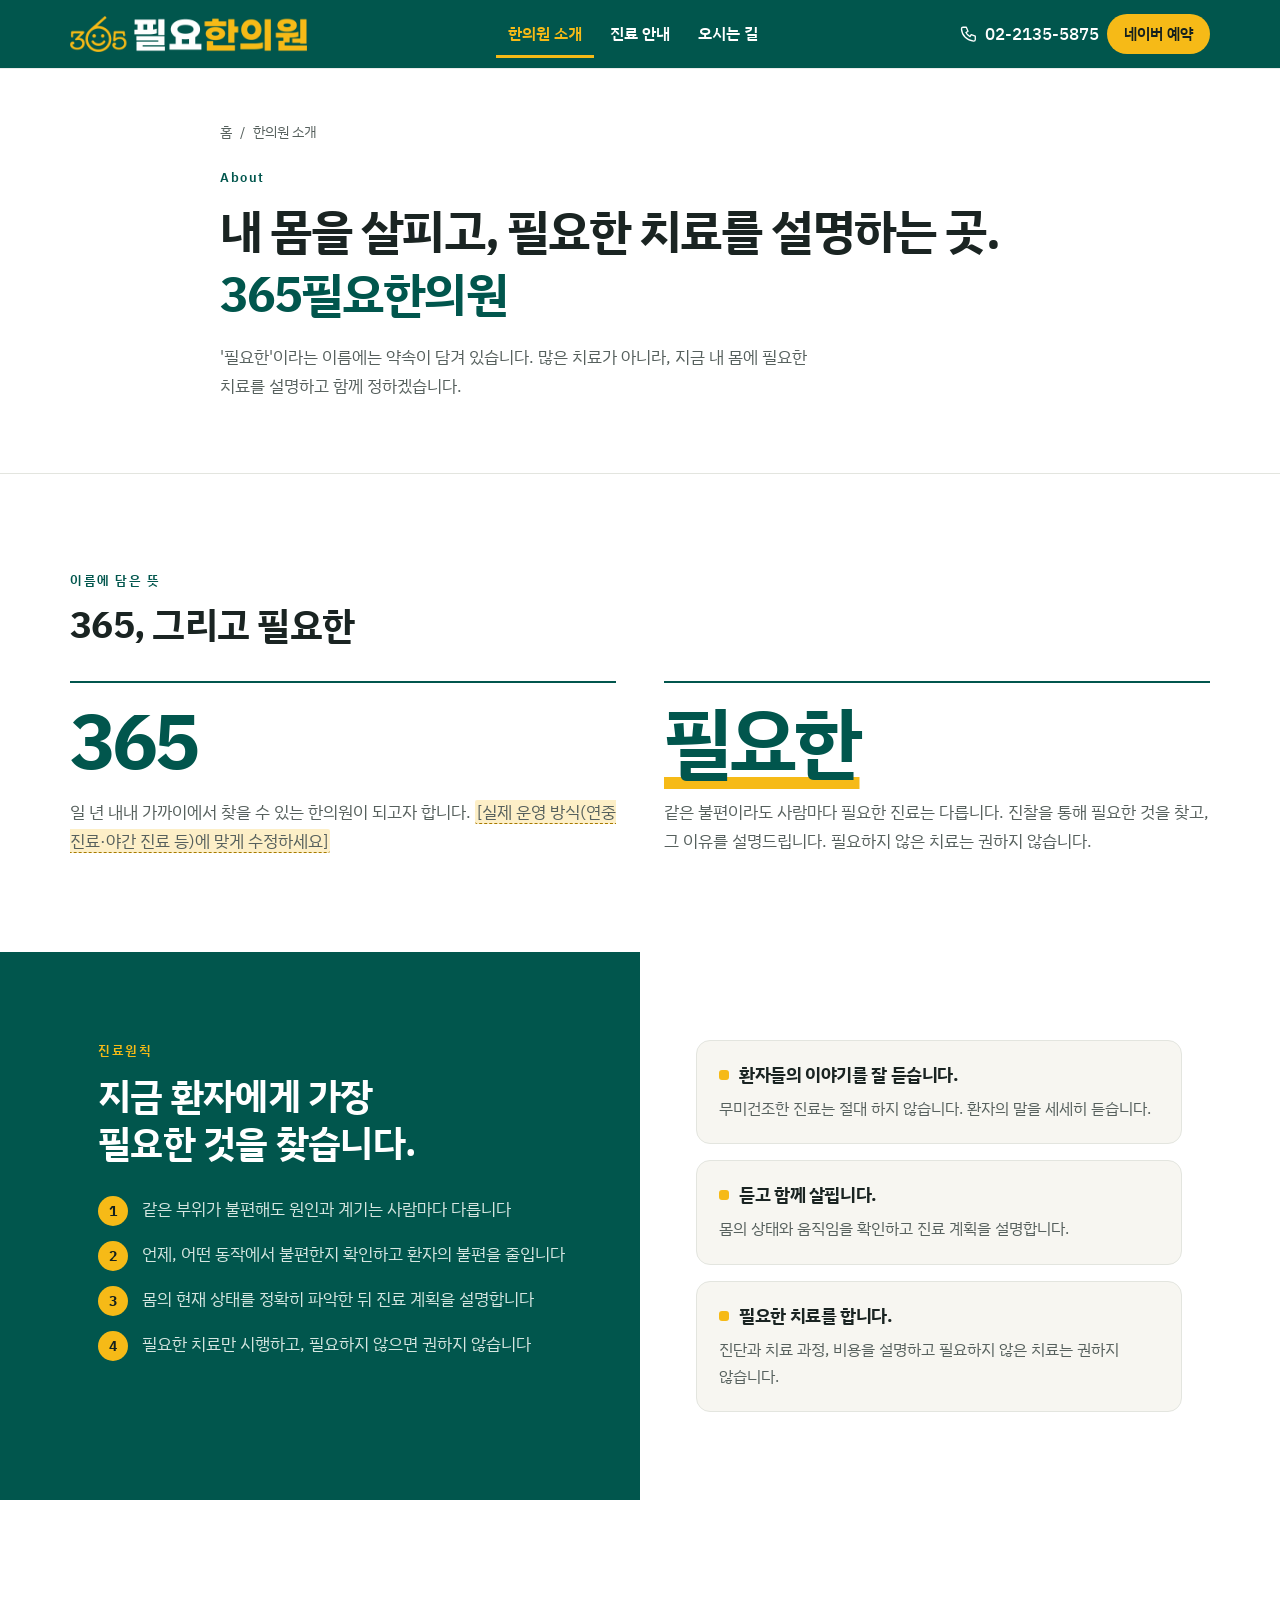
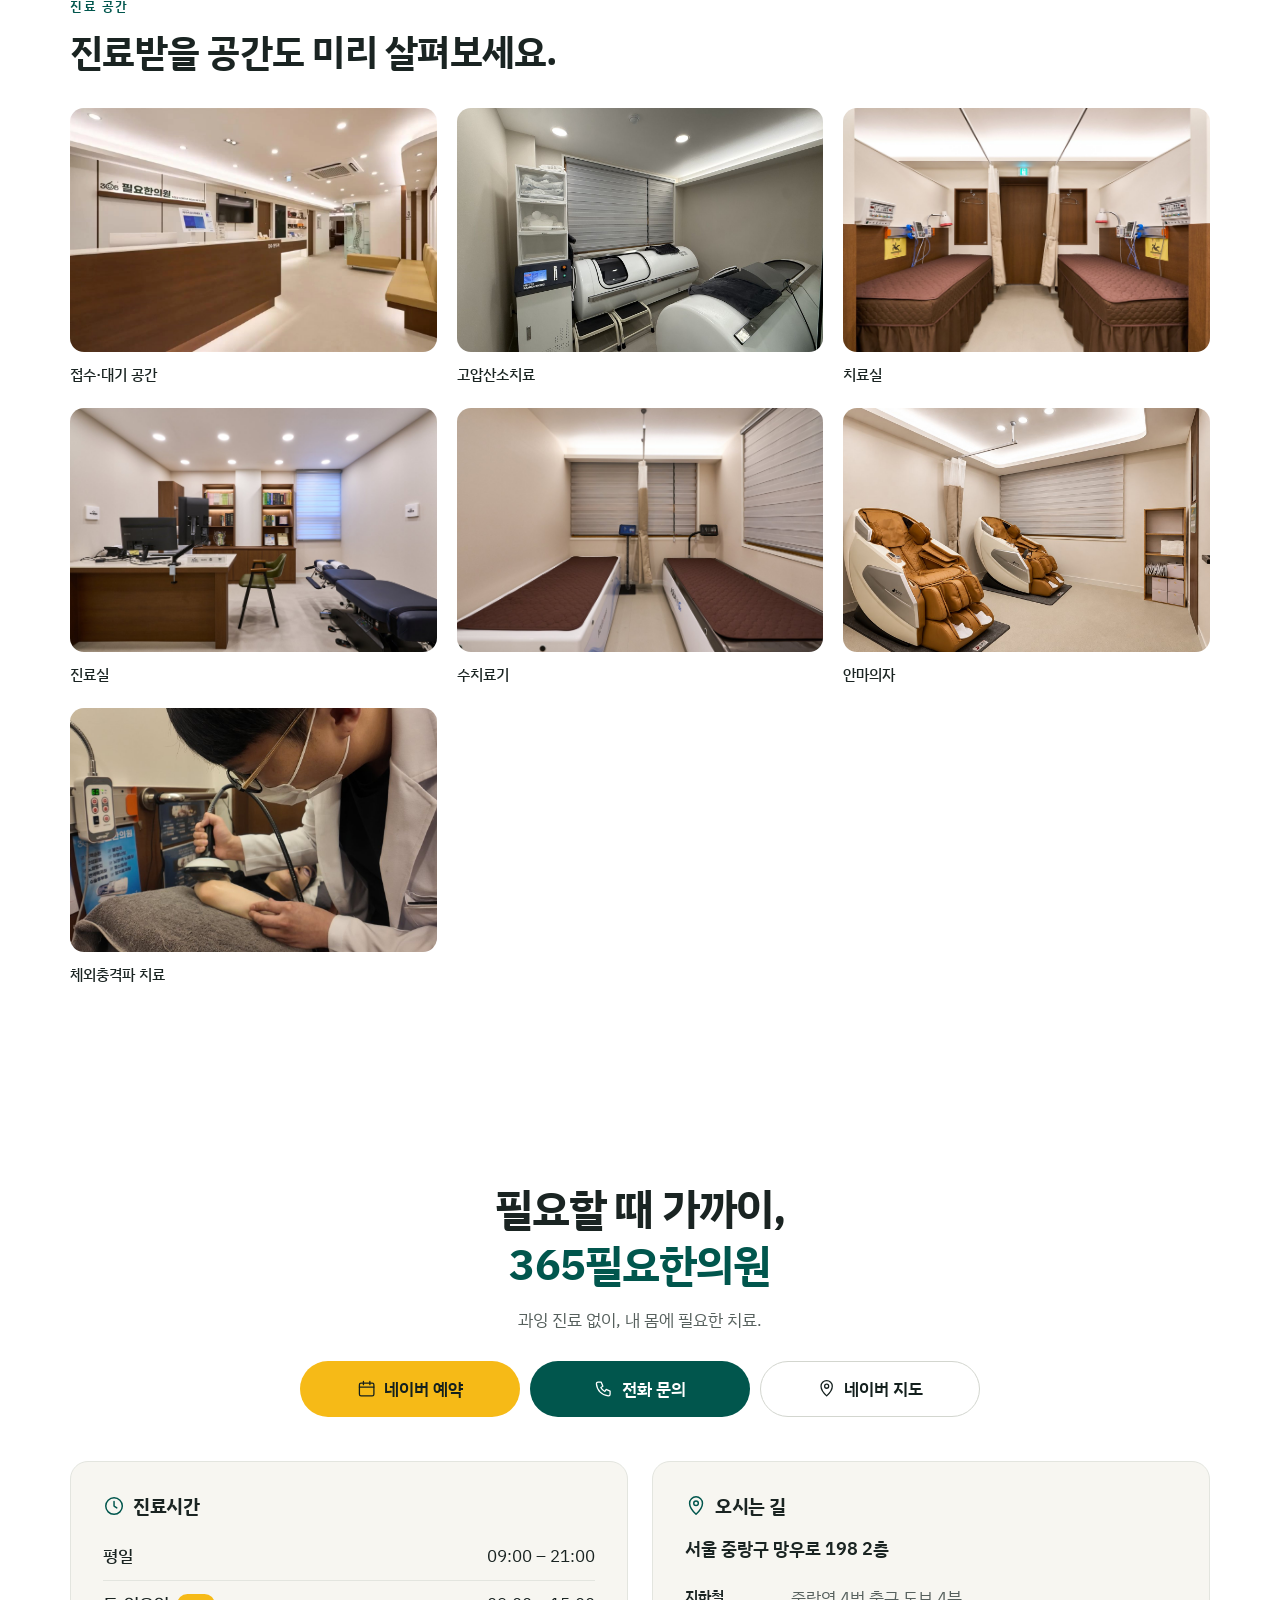
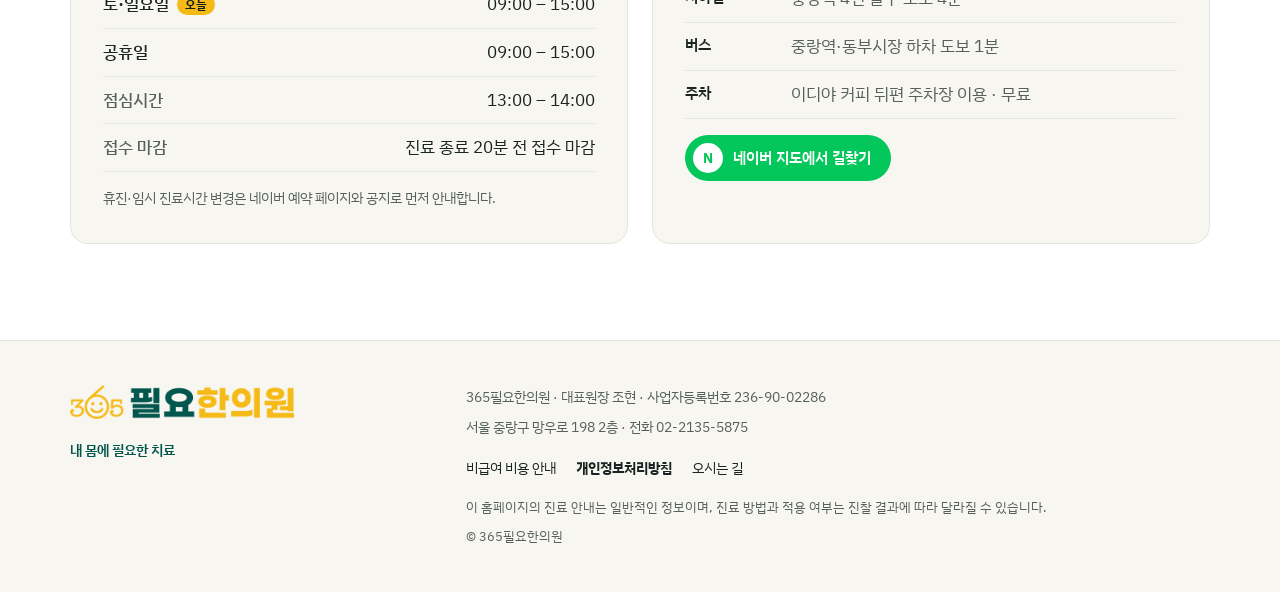
==== about.html @ c827af8c "Add files via upload" ====
<!doctype html>
<html lang="ko">
<head>
<meta charset="utf-8">
<meta name="viewport" content="width=device-width, initial-scale=1, viewport-fit=cover">
<title>한의원 소개 | 365필요한의원</title>
<meta name="description" content="365필요한의원 소개. 잘 듣고, 함께 살피고, 필요한 만큼만 하는 진료원칙과 의료진을 소개합니다.">
<link rel="canonical" href="https://365needhani.github.io/about.html">
<meta property="og:type" content="website">
<meta property="og:site_name" content="365필요한의원">
<meta property="og:title" content="한의원 소개 | 365필요한의원">
<meta property="og:description" content="365필요한의원 소개. 잘 듣고, 함께 살피고, 필요한 만큼만 하는 진료원칙과 의료진을 소개합니다.">
<meta property="og:url" content="https://365needhani.github.io/about.html">
<meta property="og:image" content="https://365needhani.github.io/assets/img/og-image.jpg">
<meta property="og:locale" content="ko_KR">
<meta name="theme-color" content="#01564D">

<link rel="icon" href="assets/img/favicon.png" type="image/png">
<link rel="apple-touch-icon" href="assets/img/apple-touch-icon.png">
<link rel="preconnect" href="https://fonts.googleapis.com">
<link rel="preconnect" href="https://fonts.gstatic.com" crossorigin>
<link rel="stylesheet" href="https://fonts.googleapis.com/css2?family=IBM+Plex+Sans+KR:wght@400;500;600;700&display=swap">
<link rel="stylesheet" href="assets/css/style.css">
<script type="application/ld+json">{"@context":"https://schema.org","@type":"MedicalClinic","name":"365필요한의원","slogan":"내 몸에 필요한 치료","url":"https://365needhani.github.io","telephone":"02-2135-5875","logo":"https://365needhani.github.io/assets/img/logo.png","address":{"@type":"PostalAddress","streetAddress":"서울 중랑구 망우로 198 2층","addressCountry":"KR"},"medicalSpecialty":"Korean medicine","availableService":[{"@type":"MedicalTherapy","name":"교통사고진료"},{"@type":"MedicalTherapy","name":"체형교정추나"},{"@type":"MedicalTherapy","name":"체외충격파치료"},{"@type":"MedicalTherapy","name":"고압산소치료"},{"@type":"MedicalTherapy","name":"통증클리닉"},{"@type":"MedicalTherapy","name":"필요한 다이어트"},{"@type":"MedicalTherapy","name":"필요한 맞춤한약"},{"@type":"MedicalTherapy","name":"여성 클리닉"}]}</script>
</head>
<body>
<a class="skip" href="#main">본문 바로가기</a>

<header class="site-header">
  <div class="wrap header-inner">
    <a class="logo" href="index.html"><img src="assets/img/logo.png" alt="365필요한의원" width="1108" height="168"></a>
    <div class="header-side">
      <a class="header-phone" href="tel:02-2135-5875" data-track="call-header"><svg viewBox="0 0 24 24" fill="none" stroke="currentColor" stroke-width="1.6" stroke-linecap="round" stroke-linejoin="round" aria-hidden="true"><path d="M5 4h4l2 5-2.5 1.5a11 11 0 0 0 5 5L15 13l5 2v4a2 2 0 0 1-2 2A16 16 0 0 1 3 6a2 2 0 0 1 2-2z"/></svg><span>02-2135-5875</span></a>
      <a class="btn btn-yellow btn-sm nav-cta" href="https://naver.me/GXFbSCK0" target="_blank" rel="noopener" data-track="reserve-header">네이버 예약</a>
      <button class="nav-toggle" type="button" aria-expanded="false" aria-controls="site-nav"><span class="sr-only">메뉴 열기</span><span class="bars" aria-hidden="true"></span></button>
    </div>
    <nav id="site-nav" class="site-nav" aria-label="주 메뉴">
      <ul class="nav-list">
        
        <li class="is-active"><a href="about.html" aria-current="page">한의원 소개</a></li>
        <li class="has-sub">
          <a href="index.html#treatments">진료 안내</a>
          <ul class="sub">
            <li><a href="treatment-traffic-accident.html">교통사고진료</a></li><li><a href="treatment-chuna.html">체형교정추나</a></li><li><a href="treatment-eswt.html">체외충격파치료</a></li><li><a href="treatment-hbot.html">고압산소치료</a></li><li><a href="treatment-pain.html">통증클리닉</a></li><li><a href="treatment-diet.html">필요한 다이어트</a></li><li><a href="treatment-herbal.html">필요한 맞춤한약</a></li><li><a href="treatment-women.html">여성 클리닉</a></li>
          </ul>
        </li>
        <li><a href="location.html">오시는 길</a></li>
      </ul>
      <div class="nav-mobile-actions">
        <a class="btn btn-yellow" href="https://naver.me/GXFbSCK0" target="_blank" rel="noopener" data-track="reserve-menu">네이버 예약</a>
        <a class="btn btn-line" href="tel:02-2135-5875" data-track="call-menu">02-2135-5875</a>
      </div>
    </nav>
  </div>
</header>
<main id="main">

<section class="page-hero">
  <div class="wrap narrow">
    <nav class="crumbs" aria-label="현재 위치"><a href="index.html">홈</a><span aria-hidden="true">/</span><span>한의원 소개</span></nav>
    <p class="eyebrow">About</p>
    <h1 class="page-title">내 몸을 살피고, 필요한 치료를 설명하는 곳.<br><span class="accent">365필요한의원</span></h1>
    <p class="page-lead">'필요한'이라는 이름에는 약속이 담겨 있습니다. 많은 치료가 아니라, 지금 내 몸에 필요한 치료를 설명하고 함께 정하겠습니다.</p>
  </div>
</section>

<section class="sec sec-white" aria-labelledby="name-title">
  <div class="wrap">
    
<div class="sec-head">
  <p class="eyebrow">이름에 담은 뜻</p>
  <h2 id="name-title">365, 그리고 필요한</h2>
  
</div>
    <div class="about-name-grid">
      <div><p class="big-num">365</p><p>일 년 내내 가까이에서 찾을 수 있는 한의원이 되고자 합니다. <span class="todo">[실제 운영 방식(연중 진료·야간 진료 등)에 맞게 수정하세요]</span></p></div>
      <div><p class="big-word">필요한</p><p>같은 불편이라도 사람마다 필요한 진료는 다릅니다. 진찰을 통해 필요한 것을 찾고, 그 이유를 설명드립니다. 필요하지 않은 치료는 권하지 않습니다.</p></div>
    </div>
  </div>
</section>


<section class="split-block" aria-label="지금 환자에게 가장 필요한 것을 찾습니다.">
  <div class="split-green">
    <div class="split-inner">
      <p class="eyebrow eyebrow-light">진료원칙</p>
      <h2 class="split-title">지금 환자에게 가장<br class="br-m"> 필요한 것을 찾습니다.</h2>
      <ol class="num-list"><li>같은 부위가 불편해도 원인과 계기는 사람마다 다릅니다</li><li>언제, 어떤 동작에서 불편한지 확인하고 환자의 불편을 줄입니다</li><li>몸의 현재 상태를 정확히 파악한 뒤 진료 계획을 설명합니다</li><li>필요한 치료만 시행하고, 필요하지 않으면 권하지 않습니다</li></ol>
      
    </div>
  </div>
  <div class="split-white">
    <div class="split-inner">
      <div class="split-card"><h3>환자들의 이야기를 잘 듣습니다.</h3><p>무미건조한 진료는 절대 하지 않습니다. 환자의 말을 세세히 듣습니다.</p></div><div class="split-card"><h3>듣고 함께 살핍니다.</h3><p>몸의 상태와 움직임을 확인하고 진료 계획을 설명합니다.</p></div><div class="split-card"><h3>필요한 치료를 합니다.</h3><p>진단과 치료 과정, 비용을 설명하고 필요하지 않은 치료는 권하지 않습니다.</p></div>
    </div>
  </div>
</section>

<section class="sec sec-white" aria-labelledby="s-title">
  <div class="wrap">
    
<div class="sec-head">
  <p class="eyebrow">진료 공간</p>
  <h2 id="s-title">진료받을 공간도 미리 살펴보세요.</h2>
  
</div>
    
<ul class="gallery">
  <li><figure><img class="photo " src="assets/img/reception.jpg" alt="" data-desc="assets/img/reception.jpg" loading="lazy" style="aspect-ratio:3 / 2"><figcaption>접수·대기 공간</figcaption></figure></li><li><figure><img class="photo " src="assets/img/hbot.jpg" alt="" data-desc="assets/img/hbot.jpg" loading="lazy" style="aspect-ratio:3 / 2"><figcaption>고압산소치료</figcaption></figure></li><li><figure><img class="photo " src="assets/img/treatment-room.jpg" alt="" data-desc="assets/img/treatment-room.jpg" loading="lazy" style="aspect-ratio:3 / 2"><figcaption>치료실</figcaption></figure></li><li><figure><img class="photo " src="assets/img/clinic-room.jpg" alt="" data-desc="assets/img/clinic-room.jpg" loading="lazy" style="aspect-ratio:3 / 2"><figcaption>진료실</figcaption></figure></li><li><figure><img class="photo " src="assets/img/hydro.jpg" alt="" data-desc="assets/img/hydro.jpg" loading="lazy" style="aspect-ratio:3 / 2"><figcaption>수치료기</figcaption></figure></li><li><figure><img class="photo " src="assets/img/massage-chair.jpg" alt="" data-desc="assets/img/massage-chair.jpg" loading="lazy" style="aspect-ratio:3 / 2"><figcaption>안마의자</figcaption></figure></li><li><figure><img class="photo " src="assets/img/eswt-room.jpg" alt="" data-desc="assets/img/eswt-room.jpg" loading="lazy" style="aspect-ratio:3 / 2"><figcaption>체외충격파 치료</figcaption></figure></li>
</ul>
  </div>
</section>

<section class="visit" aria-labelledby="visit-title">
  <div class="wrap">
    <div class="visit-cta">
      <h2 id="visit-title" class="visit-title">필요할 때 가까이,<br><span class="accent">365필요한의원</span></h2>
      <p class="visit-sub">과잉 진료 없이, 내 몸에 필요한 치료.</p>
      <div class="visit-actions">
        <a class="btn btn-yellow btn-lg" href="https://naver.me/GXFbSCK0" target="_blank" rel="noopener" data-track="reserve-visit"><svg viewBox="0 0 24 24" fill="none" stroke="currentColor" stroke-width="1.6" stroke-linecap="round" stroke-linejoin="round" aria-hidden="true"><rect x="3" y="5" width="18" height="16" rx="2"/><path d="M3 10h18M8 3v4M16 3v4"/></svg>네이버 예약</a>
        <a class="btn btn-green btn-lg" href="tel:02-2135-5875" data-track="call-visit"><svg viewBox="0 0 24 24" fill="none" stroke="currentColor" stroke-width="1.6" stroke-linecap="round" stroke-linejoin="round" aria-hidden="true"><path d="M5 4h4l2 5-2.5 1.5a11 11 0 0 0 5 5L15 13l5 2v4a2 2 0 0 1-2 2A16 16 0 0 1 3 6a2 2 0 0 1 2-2z"/></svg>전화 문의</a>
        <a class="btn btn-line btn-lg" href="https://naver.me/FLyvfNd8" target="_blank" rel="noopener" data-track="map-visit"><svg viewBox="0 0 24 24" fill="none" stroke="currentColor" stroke-width="1.6" stroke-linecap="round" stroke-linejoin="round" aria-hidden="true"><path d="M12 21s7-6.5 7-12a7 7 0 0 0-14 0c0 5.5 7 12 7 12z"/><circle cx="12" cy="9" r="2.5"/></svg>네이버 지도</a>
      </div>
    </div>
    <div class="visit-grid">
      <div class="visit-card">
        <h3 class="visit-h"><svg viewBox="0 0 24 24" fill="none" stroke="currentColor" stroke-width="1.6" stroke-linecap="round" stroke-linejoin="round" aria-hidden="true"><circle cx="12" cy="12" r="9"/><path d="M12 7v5l3 2"/></svg>진료시간</h3>
        
<dl class="hours">
  <div class="hours-row" data-day="평일"><dt>평일</dt><dd>09:00 – 21:00</dd></div><div class="hours-row" data-day="토·일요일"><dt>토·일요일</dt><dd>09:00 – 15:00</dd></div><div class="hours-row" data-day="공휴일"><dt>공휴일</dt><dd>09:00 – 15:00</dd></div>
  <div class="hours-row hours-sub"><dt>점심시간</dt><dd>13:00 – 14:00</dd></div>
  <div class="hours-row hours-sub"><dt>접수 마감</dt><dd>진료 종료 20분 전 접수 마감</dd></div>
</dl>
        <p class="visit-note">휴진·임시 진료시간 변경은 네이버 예약 페이지와 공지로 먼저 안내합니다.</p>
      </div>
      <div class="visit-card">
        <h3 class="visit-h"><svg viewBox="0 0 24 24" fill="none" stroke="currentColor" stroke-width="1.6" stroke-linecap="round" stroke-linejoin="round" aria-hidden="true"><path d="M12 21s7-6.5 7-12a7 7 0 0 0-14 0c0 5.5 7 12 7 12z"/><circle cx="12" cy="9" r="2.5"/></svg>오시는 길</h3>
        <p class="visit-addr">서울 중랑구 망우로 198 2층</p>
        <dl class="spec spec-sm">
          <div><dt>지하철</dt><dd>중랑역 4번 출구 도보 4분</dd></div><div><dt>버스</dt><dd>중랑역·동부시장 하차 도보 1분</dd></div>
          <div><dt>주차</dt><dd>이디야 커피 뒤편 주차장 이용 · 무료</dd></div>
        </dl>
        <div class="map-btns">
          <a class="map-btn map-naver" href="https://naver.me/FLyvfNd8" target="_blank" rel="noopener" data-track="map-naver"><b>N</b>네이버 지도에서 길찾기</a>
        </div>
      </div>
    </div>
  </div>
</section>
</main>

<footer class="site-footer">
  <div class="wrap footer-inner">
    <div class="footer-brand">
      <a class="logo" href="index.html"><img src="assets/img/logo-light-bg.png" alt="365필요한의원" width="1108" height="168"></a>
      <p class="footer-slogan">내 몸에 필요한 치료</p>
    </div>
    <div class="footer-info">
      <p>365필요한의원 · 대표원장 조현 · 사업자등록번호 236-90-02286</p>
      <p>서울 중랑구 망우로 198 2층 · 전화 02-2135-5875</p>
      <p class="footer-links"><a href="fees.html">비급여 비용 안내</a><a href="privacy.html"><b>개인정보처리방침</b></a><a href="location.html">오시는 길</a></p>
      <p class="footer-legal">이 홈페이지의 진료 안내는 일반적인 정보이며, 진료 방법과 적용 여부는 진찰 결과에 따라 달라질 수 있습니다.</p>
      <p class="footer-copy">© 365필요한의원</p>
    </div>
  </div>
</footer>

<nav class="mobile-bar" aria-label="빠른 연결">
  <a href="tel:02-2135-5875" data-track="call-mobile"><svg viewBox="0 0 24 24" fill="none" stroke="currentColor" stroke-width="1.6" stroke-linecap="round" stroke-linejoin="round" aria-hidden="true"><path d="M5 4h4l2 5-2.5 1.5a11 11 0 0 0 5 5L15 13l5 2v4a2 2 0 0 1-2 2A16 16 0 0 1 3 6a2 2 0 0 1 2-2z"/></svg>전화 문의</a>
  <a class="is-main" href="https://naver.me/GXFbSCK0" target="_blank" rel="noopener" data-track="reserve-mobile"><svg viewBox="0 0 24 24" fill="none" stroke="currentColor" stroke-width="1.6" stroke-linecap="round" stroke-linejoin="round" aria-hidden="true"><rect x="3" y="5" width="18" height="16" rx="2"/><path d="M3 10h18M8 3v4M16 3v4"/></svg>예약하기</a>
  <a href="https://naver.me/FLyvfNd8" target="_blank" rel="noopener" data-track="map-mobile"><svg viewBox="0 0 24 24" fill="none" stroke="currentColor" stroke-width="1.6" stroke-linecap="round" stroke-linejoin="round" aria-hidden="true"><path d="M12 21s7-6.5 7-12a7 7 0 0 0-14 0c0 5.5 7 12 7 12z"/><circle cx="12" cy="9" r="2.5"/></svg>오시는 길</a>
</nav>
<script src="assets/js/main.js" defer></script>
</body>
</html>
---- assets/css/style.css ----
/* ==========================================================
   365필요한의원 — 디자인 시스템
   로고 기준 브랜드 컬러: 그린 #01564D / 노랑 #F6BA17 / 흰색
   초록은 상단 바·모바일 하단 바·본문 중간의 강조 블록 하나·작은 포인트에만 쓰고,
   넓은 면(첫 화면, 페이지 상단, 예약 안내, 푸터)은 밝게 둡니다.
   ========================================================== */
:root {
  --yellow: #F6BA17;
  --yellow-hover: #FFC93A;
  --yellow-soft: #FFF3CC;
  --green: #01564D;
  --green-2: #0B6257;
  --green-deep: #003F38;
  --green-soft: #E6F0EC;
  --green-line: rgba(255, 255, 255, .14);
  --on-green: #D6E6E1;
  --on-green-muted: #9DC2B9;
  --ink: #14201E;
  --text: #1A2422;
  --muted: #56605D;
  --paper: #F7F6F1;
  --white: #FFFFFF;
  --line: #E3E5DF;
  --line-2: #D3D6CF;
  --ph: #E1E3DC;
  --radius: 14px;
  --wrap: 1180px;
  --gutter: 20px;
  --header-h: 68px;
  --font: "IBM Plex Sans KR", "Apple SD Gothic Neo", "Malgun Gothic", "Noto Sans KR", sans-serif;
  color-scheme: light;
}

*, *::before, *::after { box-sizing: border-box; }
html { -webkit-text-size-adjust: 100%; scroll-behavior: smooth; scroll-padding-top: calc(var(--header-h) + 12px); }
body { margin: 0; background: var(--paper); color: var(--text); font-family: var(--font); font-size: 17px; line-height: 1.7; word-break: keep-all; overflow-wrap: break-word; }
img { max-width: 100%; display: block; }
svg { width: 1.15em; height: 1.15em; flex: none; }
a { color: inherit; }
h1, h2, h3 { line-height: 1.3; margin: 0; text-wrap: balance; letter-spacing: -0.02em; }
p { margin: 0; }
ul, ol { margin: 0; padding: 0; list-style: none; }
:focus-visible { outline: 3px solid var(--yellow); outline-offset: 3px; border-radius: 4px; }
.sr-only { position: absolute; width: 1px; height: 1px; overflow: hidden; clip: rect(0 0 0 0); white-space: nowrap; }
.skip { position: absolute; left: 12px; top: -60px; z-index: 100; background: var(--yellow); color: var(--ink); padding: 10px 16px; border-radius: 8px; font-weight: 600; }
.skip:focus { top: 12px; }
.wrap { width: 100%; max-width: var(--wrap); margin-inline: auto; padding-inline: var(--gutter); }
.wrap.narrow { max-width: 880px; }
.br-pc { display: none; }
@media (min-width: 900px) { .br-pc { display: inline; } .br-m { display: none; } }

/* 자리표시자 — 실제 정보로 교체할 곳 */
.todo { background: rgba(246, 186, 23, .24); border-bottom: 1px dashed #A77A00; padding: 0 2px; border-radius: 2px; }
.split-green .todo, .site-header .todo, .mobile-bar .todo { background: rgba(246, 186, 23, .18); border-bottom-color: var(--yellow); }
.sample-note { margin: -16px 0 20px; font-size: .9rem; color: var(--muted); }

/* ---------- 버튼 ---------- */
.btn { display: inline-flex; align-items: center; justify-content: center; gap: 8px; min-height: 50px; padding: 0 22px; border-radius: 999px; font: inherit; font-weight: 600; font-size: 1rem; text-decoration: none; white-space: nowrap; border: 1.5px solid transparent; cursor: pointer; transition: background .15s, border-color .15s, color .15s, transform .15s; }
.btn:active { transform: translateY(1px); }
.btn-sm { min-height: 40px; padding: 0 16px; font-size: .92rem; }
.btn-lg { min-height: 56px; padding: 0 28px; font-size: 1.05rem; }
.btn-yellow { background: var(--yellow); color: var(--ink); }
.btn-yellow:hover { background: var(--yellow-hover); }
.btn-green { background: var(--green); color: var(--white); }
.btn-green:hover { background: var(--green-2); }
.btn-line { border-color: var(--line-2); color: var(--ink); background: var(--white); }
.btn-line:hover { border-color: var(--green); color: var(--green); }
.text-link { font-weight: 600; text-decoration: none; color: var(--green); border-bottom: 2px solid var(--yellow); padding-bottom: 1px; display: inline-flex; align-items: center; gap: 4px; }
.text-link::after { content: "→"; }
.text-link:hover { background: var(--yellow-soft); }

/* ---------- 로고 ---------- */
.logo { display: inline-flex; align-items: center; text-decoration: none; flex: none; }
.logo img { height: 32px; width: auto; }
@media (min-width: 1000px) { .logo img { height: 36px; } }
.footer-brand .logo img { height: 34px; }

/* ---------- 헤더 (초록 바 — 여기만 넓게 초록) ---------- */
.site-header { position: sticky; top: env(safe-area-inset-top, 0px); z-index: 50; background: var(--green); color: var(--white); box-shadow: 0 1px 0 rgba(0,0,0,.08); }
.header-inner { display: flex; align-items: center; justify-content: space-between; min-height: var(--header-h); gap: 12px; flex-wrap: wrap; }
.header-side { display: flex; align-items: center; gap: 8px; }
.header-phone { display: none; align-items: center; gap: 6px; color: var(--white); text-decoration: none; font-weight: 500; font-variant-numeric: tabular-nums; }
.nav-toggle { color: var(--white); display: inline-flex; align-items: center; justify-content: center; width: 44px; height: 44px; border: 0; background: transparent; cursor: pointer; border-radius: 10px; }
.nav-toggle .bars, .nav-toggle .bars::before, .nav-toggle .bars::after { display: block; width: 22px; height: 2px; background: var(--white); border-radius: 2px; position: relative; transition: transform .2s, background .2s; }
.nav-toggle .bars::before, .nav-toggle .bars::after { content: ""; position: absolute; left: 0; }
.nav-toggle .bars::before { top: -7px; }
.nav-toggle .bars::after { top: 7px; }
.nav-toggle[aria-expanded="true"] .bars { background: transparent; }
.nav-toggle[aria-expanded="true"] .bars::before { transform: translateY(7px) rotate(45deg); }
.nav-toggle[aria-expanded="true"] .bars::after { transform: translateY(-7px) rotate(-45deg); }
.nav-cta { display: none; }
@media (min-width: 480px) { .nav-cta { display: inline-flex; } }

.site-nav { display: none; }
.site-nav.is-open { display: flex; flex-direction: column; gap: 16px; position: absolute; left: 0; right: 0; top: 100%; background: var(--white); color: var(--text); border-top: 1px solid var(--line); padding: 8px var(--gutter) 24px; max-height: calc(100vh - var(--header-h)); overflow-y: auto; box-shadow: 0 16px 24px rgba(1,50,44,.12); }
.nav-list > li > a { display: block; padding: 12px 0; font-weight: 600; text-decoration: none; font-size: 1.08rem; border-bottom: 1px solid var(--line); }
.nav-list .sub { padding: 6px 0 8px 12px; display: grid; grid-template-columns: 1fr 1fr; gap: 0 12px; }
.nav-list .sub a { display: block; padding: 8px 0; text-decoration: none; color: var(--muted); }
.nav-list a[aria-current="page"] { color: var(--green); text-decoration: underline; text-decoration-color: var(--yellow); text-decoration-thickness: 3px; text-underline-offset: 6px; }
.nav-mobile-actions { display: grid; grid-template-columns: 1fr 1fr; gap: 8px; }

@media (min-width: 1000px) {
  .header-phone { display: inline-flex; }
  .nav-toggle { display: none; }
  .header-inner { flex-wrap: nowrap; }
  .site-nav, .site-nav.is-open { display: flex; order: 1; flex: 1; justify-content: center; flex-direction: row; align-items: center; position: static; padding: 0; box-shadow: none; border: 0; background: none; color: inherit; max-height: none; overflow: visible; }
  .header-side { order: 2; }
  .nav-mobile-actions { display: none; }
  .nav-list { display: flex; gap: 4px; }
  .nav-list > li { position: relative; }
  .nav-list > li > a { border: 0; padding: 10px 12px; font-size: 1rem; border-radius: 8px; }
  .nav-list > li > a:hover { background: rgba(255,255,255,.1); }
  .nav-list > li.is-active > a { box-shadow: inset 0 -3px 0 var(--yellow); border-radius: 0; }
  .nav-list a[aria-current="page"] { color: var(--yellow); text-decoration: none; }
  .nav-list .sub { display: block; position: absolute; top: 100%; left: 0; min-width: 210px; padding: 8px; background: var(--white); border: 1px solid var(--line); border-radius: 12px; box-shadow: 0 16px 32px rgba(1,50,44,.12); opacity: 0; visibility: hidden; transform: translateY(4px); transition: opacity .15s, transform .15s, visibility .15s; }
  .nav-list .has-sub:hover .sub, .nav-list .has-sub:focus-within .sub { opacity: 1; visibility: visible; transform: none; }
  .nav-list .sub a { padding: 10px 12px; border-radius: 8px; color: var(--text); }
  .nav-list .sub a:hover { background: var(--paper); }
  .nav-list .sub a[aria-current="page"] { color: var(--green); text-decoration: none; background: var(--green-soft); }
}

/* ---------- 사진 자리 ---------- */
.photo { width: 100%; max-width: 100%; border-radius: var(--radius); object-fit: cover; }
.ph { display: flex; align-items: flex-end; padding: 16px; background: repeating-linear-gradient(135deg, transparent 0 14px, rgba(1,50,44,.04) 14px 15px), var(--ph); color: var(--muted); }
.ph-label { font-size: .82rem; line-height: 1.45; }
.ph-label b { display: block; font-size: .7rem; letter-spacing: .12em; text-transform: uppercase; font-weight: 600; color: #7E8A85; margin-bottom: 2px; }

/* ---------- 홈: 첫 화면 (밝은 바탕) ---------- */
.hero { background: var(--white); border-bottom: 1px solid var(--line); }
.hero-grid { display: grid; gap: 32px; padding-block: 44px 40px; align-items: center; }
.hero-title { font-size: clamp(2.5rem, 9vw, 4.8rem); font-weight: 700; letter-spacing: -0.045em; line-height: 1.12; margin-top: 6px; }
.hero-title em { font-style: normal; color: var(--green); background: linear-gradient(transparent 68%, var(--yellow) 68% 92%, transparent 92%); padding: 0 .04em; }
.hero-sub { margin-top: 22px; font-size: 1.1rem; color: var(--muted); max-width: 34em; }
.hero-tags { display: flex; flex-wrap: wrap; gap: 8px; margin-top: 22px; }
.hero-tags a { display: inline-block; padding: 6px 14px; border: 1px solid var(--line-2); border-radius: 999px; font-size: .9rem; text-decoration: none; color: var(--text); background: var(--paper); transition: border-color .15s, color .15s, background .15s; }
.hero-tags a:hover { border-color: var(--green); color: var(--green); background: var(--green-soft); }
.hero-actions { display: flex; flex-wrap: wrap; gap: 10px; margin-top: 28px; }
.hero-visual { max-width: 460px; width: 100%; justify-self: center; }
@media (max-width: 899px) { .hero-visual { max-width: none; } .hero-photo { aspect-ratio: 16 / 10 !important; } .hero-actions .btn { flex: 1 1 180px; } }
@media (min-width: 900px) { .hero-grid { grid-template-columns: 1.25fr 1fr; padding-block: 72px 64px; gap: 56px; } .hero-visual { justify-self: end; } }

.info-strip { background: var(--paper); border-top: 1px solid var(--line); font-size: .92rem; color: var(--text); }
.info-link { margin-left: auto; color: var(--green); font-weight: 600; text-decoration: none; }
.info-link::after { content: " →"; }

/* ---------- 섹션 공통 ---------- */
.sec { padding-block: 64px; }
.sec-white { background: var(--white); }
.sec-line { border-top: 1px solid var(--line); }
@media (min-width: 900px) { .sec { padding-block: 96px; } }
.sec-head { margin-bottom: 32px; max-width: 42em; }
.sec-head h2 { font-size: clamp(1.6rem, 4.6vw, 2.3rem); font-weight: 700; }
.sec-head-row { max-width: none; display: flex; align-items: flex-end; justify-content: space-between; gap: 16px; flex-wrap: wrap; }
.sec-desc { margin-top: 12px; color: var(--muted); }
.sec-more { margin-top: 32px; }
.eyebrow { font-size: .8rem; font-weight: 600; letter-spacing: .12em; color: var(--green); margin-bottom: 10px; }
.eyebrow-light { color: var(--yellow); }
.lede-p { font-size: 1.08rem; }

/* ---------- 진료 카드 ---------- */
.t-cards { display: grid; grid-template-columns: repeat(2, minmax(0, 1fr)); gap: 12px; }
@media (min-width: 760px) { .t-cards { grid-template-columns: repeat(3, minmax(0, 1fr)); gap: 16px; } }
@media (min-width: 1000px) { .t-cards { grid-template-columns: repeat(4, minmax(0, 1fr)); gap: 20px; } }
.t-card > a { display: flex; flex-direction: column; height: 100%; background: var(--white); border: 1px solid var(--line); border-radius: var(--radius); overflow: hidden; text-decoration: none; transition: border-color .15s, transform .15s, box-shadow .15s; }
.sec-white .t-card > a { background: var(--paper); }
.t-card > a:hover { border-color: var(--green); transform: translateY(-2px); box-shadow: 0 12px 24px rgba(1,50,44,.08); }
.t-card .photo { border-radius: 0; }
.t-card-body { display: grid; grid-template-columns: 1fr auto; grid-template-areas: "name arrow" "copy arrow"; gap: 4px 10px; padding: 14px 14px 16px; flex: 1; align-content: start; }
.t-card-name { grid-area: name; font-size: 1.06rem; font-weight: 700; letter-spacing: -0.03em; }
.t-card-copy { grid-area: copy; font-size: .9rem; color: var(--muted); line-height: 1.5; }
.t-card-arrow { grid-area: arrow; align-self: end; width: 32px; height: 32px; border-radius: 50%; border: 1.5px solid var(--line-2); display: grid; place-items: center; color: var(--green); transition: background .15s, border-color .15s, color .15s; }
.t-card > a:hover .t-card-arrow { background: var(--yellow); border-color: var(--yellow); color: var(--ink); }
.t-card-guide > a { border-style: dashed; }
@media (max-width: 699px) { .t-card-body { grid-template-columns: 1fr; grid-template-areas: "name" "copy" "arrow"; } .t-card-arrow { justify-self: end; margin-top: 6px; width: 28px; height: 28px; } }
@media (min-width: 700px) { .t-card-body { padding: 20px 20px 22px; } .t-card-name { font-size: 1.2rem; } .t-card-copy { font-size: .96rem; } }

/* ---------- 좌/우 강조 블록 (초록 + 흰색) ---------- */
.split-block { display: grid; }
@media (min-width: 900px) { .split-block { grid-template-columns: 1fr 1fr; } }
.split-green { background: var(--green); color: var(--white); }
.split-white { background: var(--white); }
.split-inner { padding: 56px var(--gutter); max-width: calc(var(--wrap) / 2); }
.split-green .split-inner { margin-left: auto; }
@media (min-width: 900px) { .split-inner { padding: 88px 48px; } .split-green .split-inner { padding-right: 56px; } .split-white .split-inner { padding-left: 56px; display: grid; gap: 16px; align-content: center; } }
.split-title { font-size: clamp(1.6rem, 4.6vw, 2.3rem); font-weight: 700; }
.num-list { margin-top: 28px; display: grid; gap: 14px; counter-reset: n; }
.num-list li { counter-increment: n; display: flex; gap: 14px; align-items: flex-start; font-size: 1.04rem; color: var(--on-green); }
.num-list li::before { content: counter(n); flex: none; width: 30px; height: 30px; border-radius: 50%; background: var(--yellow); color: var(--ink); font-weight: 700; font-size: .9rem; display: grid; place-items: center; margin-top: 1px; }
.split-caption { margin-top: 28px; padding: 16px 18px; background: rgba(255,255,255,.08); border-left: 3px solid var(--yellow); border-radius: 0 10px 10px 0; color: var(--white); font-size: .98rem; }
.split-card { background: var(--paper); border: 1px solid var(--line); border-radius: var(--radius); padding: 22px; display: grid; gap: 8px; }
.split-card + .split-card { margin-top: 12px; }
@media (min-width: 900px) { .split-card + .split-card { margin-top: 0; } }
.split-card h3 { font-size: 1.15rem; display: flex; align-items: center; gap: 10px; }
.split-card h3::before { content: ""; width: 10px; height: 10px; background: var(--yellow); border-radius: 3px; flex: none; }
.split-card p { color: var(--muted); font-size: .98rem; }

/* ---------- 의료진 ---------- */
.doctors { display: grid; gap: 24px; }
.doctor { display: grid; gap: 24px; background: var(--white); border: 1px solid var(--line); border-radius: calc(var(--radius) + 4px); padding: 20px; }
.sec-white .doctor { background: var(--paper); border-color: transparent; }
@media (min-width: 760px) { .doctor { grid-template-columns: minmax(220px, 300px) 1fr; gap: 40px; padding: 28px; align-items: center; } }
.doctor-role { font-size: .9rem; color: var(--muted); }
.doctor-name { font-size: 1.6rem; margin-top: 4px; }
.tags { display: flex; flex-wrap: wrap; gap: 6px; margin-top: 10px; }
.tags li { font-size: .82rem; font-weight: 600; color: var(--green); background: var(--green-soft); padding: 4px 10px; border-radius: 999px; }
.doctor-quote { margin: 18px 0 18px; padding: 0; font-size: 1.1rem; font-weight: 500; line-height: 1.65; }
.doctor-quote p::before { content: "“"; color: var(--green); font-weight: 700; margin-right: 2px; }
.doctor-quote p::after { content: "”"; color: var(--green); font-weight: 700; }
.doctor-career { display: grid; gap: 6px; margin-bottom: 18px; color: var(--muted); font-size: .96rem; }
.doctor-career li { padding-left: 14px; position: relative; }
.doctor-career li::before { content: ""; position: absolute; left: 0; top: .8em; width: 6px; height: 1.5px; background: var(--muted); }

/* ---------- 진료 과정(순서) ---------- */
.steps { display: grid; gap: 12px; }
.step { position: relative; background: var(--paper); border-radius: var(--radius); padding: 20px 20px 20px 72px; }
.sec:not(.sec-white) .step { background: var(--white); border: 1px solid var(--line); }
.step-num { position: absolute; left: 20px; top: 18px; width: 36px; height: 36px; border-radius: 50%; background: var(--green); color: var(--yellow); font-weight: 700; display: grid; place-items: center; font-variant-numeric: tabular-nums; }
.step h3 { font-size: 1.1rem; }
.step p { margin-top: 6px; color: var(--muted); font-size: .96rem; }
@media (min-width: 700px) { .steps { grid-template-columns: repeat(2, 1fr); } }
@media (min-width: 1000px) {
  .steps-4 { grid-template-columns: repeat(4, 1fr); gap: 16px; }
  .steps-6 { grid-template-columns: repeat(3, 1fr); gap: 16px; }
  .steps-5 { grid-template-columns: repeat(5, 1fr); gap: 12px; }
  .step { padding: 22px; padding-top: 76px; }
  .step-num { top: 22px; left: 22px; }
  .steps-4 .step:not(:last-child)::after, .steps-5 .step:not(:last-child)::after { content: ""; position: absolute; top: 40px; left: 68px; right: -8px; height: 1.5px; background: repeating-linear-gradient(90deg, #B9C2BE 0 6px, transparent 6px 11px); }
}

/* ---------- 증상 목록 ---------- */
.symptoms { display: grid; gap: 10px; grid-template-columns: minmax(0, 1fr); }
@media (min-width: 600px) { .symptoms { grid-template-columns: repeat(2, minmax(0, 1fr)); } }
@media (min-width: 1000px) { .symptoms { grid-template-columns: repeat(3, 1fr); gap: 12px; } }
.symptoms li { display: flex; gap: 12px; align-items: flex-start; padding: 14px 16px; background: var(--paper); border-radius: 12px; font-weight: 500; }
.sec:not(.sec-white) .symptoms li { background: var(--white); border: 1px solid var(--line); }
.symptoms svg { color: var(--green); margin-top: .2em; width: 1.2em; height: 1.2em; stroke-width: 2.2; }

/* ---------- 치료법 그리드 ---------- */
.methods { display: grid; grid-template-columns: repeat(2, minmax(0, 1fr)); gap: 10px; }
@media (min-width: 600px) { .methods { grid-template-columns: repeat(3, minmax(0, 1fr)); } }
@media (min-width: 1000px) { .methods { grid-template-columns: repeat(4, minmax(0, 1fr)); gap: 14px; } }
.methods li { min-width: 0; display: grid; grid-template-columns: auto minmax(0, 1fr); grid-template-areas: "icon name" "icon en"; gap: 0 14px; align-items: center; padding: 16px 18px; background: var(--white); border: 1px solid var(--line); border-radius: 12px; }
.sec-white .methods li { background: var(--paper); border-color: transparent; }
.m-icon { grid-area: icon; width: 40px; height: 40px; border-radius: 10px; background: var(--green-soft); color: var(--green); display: grid; place-items: center; }
.m-icon svg { width: 22px; height: 22px; }
.m-name { grid-area: name; font-weight: 700; }
.m-en { grid-area: en; font-size: .7rem; letter-spacing: .04em; color: var(--muted); text-transform: uppercase; overflow-wrap: anywhere; line-height: 1.3; }

/* ---------- 자동차보험 안내 ---------- */
.zero-grid { display: grid; gap: 28px; align-items: center; }
@media (min-width: 900px) { .zero-grid { grid-template-columns: 340px 1fr; gap: 56px; } }
.zero { background: var(--green); color: var(--white); border-radius: calc(var(--radius) + 6px); padding: 36px 28px; text-align: center; }
.zero-label { font-size: .95rem; color: var(--on-green); }
.zero-big { font-size: clamp(3.6rem, 12vw, 5.6rem); font-weight: 700; letter-spacing: -0.05em; line-height: 1.05; color: var(--yellow); margin-top: 6px; font-variant-numeric: tabular-nums; }

/* ---------- 갤러리 ---------- */
.gallery { display: grid; grid-template-columns: repeat(2, minmax(0, 1fr)); gap: 12px; }
@media (min-width: 900px) { .gallery { grid-template-columns: repeat(3, 1fr); gap: 20px; } }
.gallery figure { margin: 0; }
.gallery figcaption { margin-top: 10px; font-size: .94rem; font-weight: 500; }
.gallery img { cursor: zoom-in; }

/* ---------- 건강 정보 ---------- */
.posts { display: grid; grid-auto-flow: column; grid-auto-columns: min(78%, 300px); gap: 14px; overflow-x: auto; padding-bottom: 8px; scroll-snap-type: x mandatory; -webkit-overflow-scrolling: touch; margin-inline: calc(var(--gutter) * -1); padding-inline: var(--gutter); }
.posts::-webkit-scrollbar { height: 6px; }
.posts::-webkit-scrollbar-thumb { background: var(--line-2); border-radius: 3px; }
@media (min-width: 1000px) { .posts { grid-auto-flow: row; grid-template-columns: repeat(3, 1fr); grid-auto-columns: auto; overflow: visible; margin-inline: 0; padding-inline: 0; gap: 20px; } }
.posts-grid { grid-auto-flow: row; grid-template-columns: 1fr; grid-auto-columns: auto; overflow: visible; margin-inline: 0; padding-inline: 0; }
@media (min-width: 700px) { .posts-grid { grid-template-columns: repeat(2, 1fr); } }
@media (min-width: 1000px) { .posts-grid { grid-template-columns: repeat(3, 1fr); } }
.post { scroll-snap-align: start; }
.post > a { display: grid; gap: 8px; height: 100%; padding: 20px; background: var(--paper); border: 1px solid var(--line); border-radius: var(--radius); text-decoration: none; transition: border-color .15s, transform .15s; }
.sec:not(.sec-white) .post > a { background: var(--white); }
.post > a:hover { border-color: var(--green); transform: translateY(-2px); }
.post time { font-size: .82rem; color: var(--muted); font-variant-numeric: tabular-nums; }
.post-title { font-weight: 700; font-size: 1.02rem; line-height: 1.45; display: -webkit-box; -webkit-line-clamp: 2; -webkit-box-orient: vertical; overflow: hidden; }
.post-summary { font-size: .92rem; color: var(--muted); display: -webkit-box; -webkit-line-clamp: 2; -webkit-box-orient: vertical; overflow: hidden; }
.post-more { margin-top: auto; padding-top: 6px; font-size: .88rem; font-weight: 600; color: var(--green); display: inline-flex; align-items: center; gap: 4px; }

/* ---------- FAQ ---------- */
.faq-grid { display: grid; gap: 8px; }
@media (min-width: 1000px) { .faq-grid { grid-template-columns: 1fr 1.6fr; gap: 64px; align-items: start; } .faq-grid .sec-head { position: sticky; top: calc(var(--header-h) + 32px); } }
.faq-list { border-top: 2px solid var(--green); }
.faq { border-bottom: 1px solid var(--line); }
.faq summary { list-style: none; display: flex; align-items: center; justify-content: space-between; gap: 16px; padding: 18px 0; cursor: pointer; font-weight: 600; font-size: 1.04rem; }
.faq summary::-webkit-details-marker { display: none; }
.faq-q::before { content: "Q"; color: var(--green); font-weight: 700; margin-right: 12px; }
.faq-icon { width: 28px; height: 28px; flex: none; border-radius: 50%; border: 1.5px solid var(--line-2); position: relative; transition: transform .2s, background .2s; }
.faq-icon::before, .faq-icon::after { content: ""; position: absolute; left: 50%; top: 50%; width: 11px; height: 1.5px; background: var(--ink); transform: translate(-50%, -50%); }
.faq-icon::after { transform: translate(-50%, -50%) rotate(90deg); transition: transform .2s; }
.faq[open] .faq-icon { background: var(--yellow); border-color: var(--yellow); }
.faq[open] .faq-icon::after { transform: translate(-50%, -50%) rotate(0deg); }
.faq-a { padding: 0 0 22px 28px; color: var(--muted); display: grid; gap: 10px; }

/* ---------- 하단 공통: 예약 → 진료시간 · 오시는 길 (밝은 바탕) ---------- */
.visit { background: var(--white); border-top: 1px solid var(--line); padding-block: 64px; }
@media (min-width: 900px) { .visit { padding-block: 96px; } }
.visit-cta { text-align: center; max-width: 40em; margin: 0 auto 44px; }
.visit-title { font-size: clamp(1.8rem, 5.4vw, 2.7rem); }
.visit-title .accent { color: var(--green); }
.visit-sub { margin-top: 14px; color: var(--muted); font-size: 1.06rem; }
.visit-actions { display: flex; flex-wrap: wrap; justify-content: center; gap: 10px; margin-top: 26px; }
.visit-actions .btn { flex: 1 1 200px; max-width: 280px; }
.visit-grid { display: grid; gap: 16px; }
@media (min-width: 900px) { .visit-grid { grid-template-columns: 1fr 1fr; gap: 24px; } }
.visit-card { background: var(--paper); border: 1px solid var(--line); border-radius: calc(var(--radius) + 4px); padding: 24px; }
@media (min-width: 900px) { .visit-card { padding: 32px; } }
.visit-h { display: flex; align-items: center; gap: 8px; font-size: 1.2rem; margin-bottom: 14px; }
.visit-h svg { color: var(--green); }
.visit-note { margin-top: 14px; font-size: .9rem; color: var(--muted); }
.visit-addr { font-size: 1.12rem; font-weight: 600; margin-bottom: 12px; }
.hours { margin: 0; font-variant-numeric: tabular-nums; }
.hours-row { display: flex; justify-content: space-between; gap: 16px; padding: 9px 0; border-bottom: 1px solid var(--line); }
.hours-row dt { font-weight: 500; flex: none; }
.hours-row dd { margin: 0; text-align: right; }
.hours-sub dt { color: var(--muted); }
.hours-row.is-today dt::after { content: "오늘"; margin-left: 8px; font-size: .74rem; font-weight: 700; background: var(--yellow); color: var(--ink); padding: 2px 8px; border-radius: 999px; vertical-align: 1px; }
.map-btns { display: flex; flex-wrap: wrap; gap: 8px; margin-top: 16px; }
.map-btn { display: inline-flex; align-items: center; gap: 10px; min-height: 46px; padding: 0 20px 0 8px; border-radius: 999px; text-decoration: none; font-weight: 600; font-size: .95rem; justify-content: center; }
.map-btn b { width: 30px; height: 30px; border-radius: 50%; display: grid; place-items: center; font-size: .9rem; }
.map-naver { background: #03C75A; color: var(--white); }
.map-naver b { background: var(--white); color: #03C75A; }

/* ---------- 하위 페이지 상단 (밝은 바탕) ---------- */
.page-hero { background: var(--white); border-bottom: 1px solid var(--line); padding-block: 36px 48px; }
@media (min-width: 900px) { .page-hero { padding-block: 52px 72px; } }
.page-hero-grid { display: grid; gap: 32px; align-items: center; }
@media (min-width: 900px) { .page-hero-grid { grid-template-columns: 1.15fr 1fr; gap: 56px; } }
.crumbs { display: flex; flex-wrap: wrap; gap: 8px; font-size: .86rem; color: var(--muted); margin-bottom: 24px; }
.crumbs a { text-decoration: none; }
.crumbs a:hover { color: var(--green); }
.page-title { font-size: clamp(1.85rem, 6vw, 3rem); font-weight: 700; letter-spacing: -0.04em; }
.page-title .accent { color: var(--green); }
.page-lead { margin-top: 18px; font-size: 1.08rem; color: var(--muted); max-width: 36em; }

/* ---------- 진료 상세 기타 ---------- */
.check-list { display: grid; gap: 10px; }
.check-list li { position: relative; padding: 14px 16px 14px 48px; background: var(--white); border: 1px solid var(--line); border-radius: 12px; }
.sec-white .check-list li { background: var(--paper); border-color: transparent; }
.check-list li::before { content: ""; position: absolute; left: 18px; top: 1.3em; width: 14px; height: 8px; border-left: 2.5px solid var(--green); border-bottom: 2.5px solid var(--green); transform: translateY(-50%) rotate(-45deg); }
.prep { display: grid; gap: 12px; }
@media (min-width: 900px) { .prep { grid-template-columns: repeat(3, 1fr); gap: 20px; } }
.prep li { background: var(--paper); border-radius: var(--radius); padding: 24px; border: 1px solid var(--line); }
.sec:not(.sec-white) .prep li { background: var(--white); }
.prep h3 { font-size: 1.12rem; margin-bottom: 8px; }
.prep p { color: var(--muted); }
.info-block + .info-block { margin-top: 44px; }
.info-block h3 { font-size: 1.3rem; margin-bottom: 14px; }
.info-block p + p { margin-top: 12px; }
.info-block > p { color: var(--muted); }
.equip-grid { display: grid; gap: 24px; }
@media (min-width: 760px) { .equip-grid { grid-template-columns: 1fr 1.1fr; align-items: start; } }
.spec { margin: 0; border-top: 2px solid var(--green); }
.spec > div { display: grid; grid-template-columns: 8.5em 1fr; gap: 12px; padding: 13px 0; border-bottom: 1px solid var(--line); }
.spec dt { font-weight: 600; font-size: .94rem; }
.spec dd { margin: 0; color: var(--muted); }
.spec-sm { border-top: 0; }
.spec-sm > div { grid-template-columns: 5.5em 1fr; padding: 9px 0; }
@media (max-width: 480px) { .spec > div { grid-template-columns: 1fr; gap: 2px; } }
.fine { margin-top: 16px; font-size: .9rem; color: var(--muted); }
.notes { display: grid; gap: 12px; }
@media (min-width: 760px) { .notes { grid-template-columns: 1fr 1fr; gap: 20px; } }
.note { background: var(--white); border: 1px solid var(--line); border-radius: var(--radius); padding: 24px; display: grid; gap: 10px; align-content: start; }
.sec-white .note { background: var(--paper); border-color: transparent; }
.note h3 { font-size: 1.12rem; }
.note p { color: var(--muted); }

/* ---------- 소개 ---------- */
.about-name-grid { display: grid; gap: 32px; }
@media (min-width: 760px) { .about-name-grid { grid-template-columns: 1fr 1fr; gap: 48px; } }
.about-name-grid > div { border-top: 2px solid var(--green); padding-top: 20px; }
.about-name-grid p:not(.big-num):not(.big-word) { color: var(--muted); }
.big-num, .big-word { font-size: clamp(3rem, 10vw, 4.8rem); font-weight: 700; letter-spacing: -0.05em; line-height: 1; margin-bottom: 18px; color: var(--green); }
.big-word { text-decoration: underline; text-decoration-color: var(--yellow); text-decoration-thickness: .16em; text-underline-offset: .1em; }

/* ---------- 오시는 길 ---------- */
.loc-grid { display: grid; gap: 36px; }
@media (min-width: 900px) { .loc-grid { grid-template-columns: 1.3fr 1fr; gap: 56px; } }
.map-ph { aspect-ratio: 4 / 3; }
.hours-card { background: var(--white); border: 1px solid var(--line); border-radius: calc(var(--radius) + 4px); padding: 12px 24px 24px; margin-bottom: 24px; }

/* ---------- 비용표 · 문서 ---------- */
.table-wrap { overflow-x: auto; border: 1px solid var(--line); border-radius: var(--radius); }
.fee-table { width: 100%; min-width: 520px; border-collapse: collapse; font-size: .96rem; }
.fee-table th, .fee-table td { padding: 14px 16px; text-align: left; border-bottom: 1px solid var(--line); }
.fee-table thead th { background: var(--green); color: var(--white); font-weight: 600; }
.fee-table tbody tr:last-child td { border-bottom: 0; }
.fee-table .num { text-align: right; font-variant-numeric: tabular-nums; }
.prose h2 { font-size: 1.2rem; margin-top: 36px; margin-bottom: 10px; }
.prose h2:first-child { margin-top: 0; }
.prose p { color: var(--muted); }

/* ---------- 푸터 (밝은 바탕) ---------- */
.site-footer { background: var(--paper); border-top: 1px solid var(--line); color: var(--muted); padding-block: 44px; font-size: .9rem; }
.footer-inner { display: grid; gap: 24px; }
@media (min-width: 900px) { .footer-inner { grid-template-columns: 1fr 2fr; } }
.footer-slogan { margin-top: 12px; color: var(--green); font-weight: 600; }
.footer-info { display: grid; gap: 6px; }
.footer-links { display: flex; flex-wrap: wrap; gap: 8px 20px; margin-block: 10px; }
.footer-links a { color: var(--text); text-decoration: none; }
.footer-links a:hover { text-decoration: underline; }
.footer-legal, .footer-copy { font-size: .84rem; }

/* ---------- 모바일 하단 고정 바 (초록) ---------- */
.mobile-bar { position: fixed; left: 0; right: 0; bottom: 0; z-index: 60; display: grid; grid-template-columns: 1fr 1.35fr 1fr; background: var(--green-deep); border-top: 1px solid var(--green-line); padding-bottom: env(safe-area-inset-bottom, 0px); }
.mobile-bar a { display: inline-flex; align-items: center; justify-content: center; gap: 6px; min-height: 58px; color: var(--white); text-decoration: none; font-weight: 600; font-size: .96rem; }
.mobile-bar a.is-main { background: var(--yellow); color: var(--ink); font-size: 1.02rem; }
body { padding-bottom: calc(58px + env(safe-area-inset-bottom, 0px)); }
@media (min-width: 1000px) { .mobile-bar { display: none; } body { padding-bottom: 0; } }

/* ---------- 사진 확대 ---------- */
.lightbox { border: 0; padding: 0; background: transparent; max-width: min(92vw, 1100px); }
.lightbox::backdrop { background: rgba(0,40,35,.86); }
.lightbox img { border-radius: 10px; max-height: 84vh; }
.lightbox button { position: absolute; top: 8px; right: 8px; width: 44px; height: 44px; border-radius: 50%; border: 0; background: var(--white); font-size: 1.4rem; cursor: pointer; }

@media (prefers-reduced-motion: reduce) { html { scroll-behavior: auto; } *, *::before, *::after { transition: none !important; animation: none !important; } }

/* ---------- 정보 띠 (진료시간 · 오시는 길) ---------- */
.info-grid { display: grid; gap: 20px; padding-block: 22px; }
@media (min-width: 760px) { .info-grid { grid-template-columns: 1fr 1fr; gap: 40px; padding-block: 26px; } }
.info-h { display: flex; align-items: center; gap: 8px; font-weight: 700; color: var(--green); margin-bottom: 8px; font-size: 1rem; }
.info-h svg { width: 1.2em; height: 1.2em; }
.info-dl { margin: 0; display: grid; gap: 4px; font-variant-numeric: tabular-nums; }
.info-dl > div { display: grid; grid-template-columns: 7em 1fr; gap: 12px; }
.info-dl dt { font-weight: 600; }
.info-dl dd { margin: 0; color: var(--text); }
.info-addr { font-weight: 600; }
.info-sub { color: var(--muted); font-size: .94rem; margin-top: 2px; }
.info-strip .info-link { display: inline-block; margin-top: 8px; margin-left: 0; }
.hero-photo { object-fit: cover; }
@media (max-width: 899px) { .hero-photo { aspect-ratio: 1 / 1 !important; max-width: 420px; margin-inline: auto; } }
.zero-stack .zero { margin-bottom: 32px; }
.zero-stack .sec-head { margin-bottom: 16px; }
.notes:has(> .note:only-child) { grid-template-columns: 1fr; }

/* ---------- 첫 화면 사진 슬라이드 (페이드) ---------- */
.hero-slides { position: relative; margin-top: 22px; aspect-ratio: 2 / 1; max-width: 34em; border-radius: var(--radius); overflow: hidden; background: var(--ph); }
.hero-slides img { position: absolute; inset: 0; width: 100%; height: 100%; object-fit: cover; opacity: 0; transition: opacity 1s ease; }
.hero-slides img.is-on { opacity: 1; }
.slide-dots { position: absolute; left: 0; right: 0; bottom: 10px; display: flex; justify-content: center; gap: 6px; margin: 0; padding: 0; list-style: none; }
.slide-dots li { width: 7px; height: 7px; border-radius: 50%; background: rgba(255,255,255,.55); transition: background .3s, transform .3s; }
.slide-dots li.is-on { background: var(--yellow); transform: scale(1.25); }
@media (prefers-reduced-motion: reduce) { .hero-slides img { transition: none; } }
.steps-vertical { grid-template-columns: 1fr !important; max-width: 760px; }
.steps-vertical .step { padding: 22px 22px 22px 76px !important; }
.steps-vertical .step-num { top: 20px !important; left: 22px !important; }
.steps-vertical .step::after { display: none; }
.sec + .visit { border-top: 0; }

/* ---------- 첫 화면: 화면 가득 배경 슬라이드 ---------- */
.hero-full { position: relative; min-height: calc(100vh - var(--header-h)); min-height: calc(100svh - var(--header-h)); display: flex; align-items: center; color: var(--white); border-bottom: 0; background: #2b2622; overflow: hidden; }
.hero-bg { position: absolute; inset: 0; background-size: cover; background-position: center; background-color: #2b2622; }
.hero-bg img, .hero-bg video { position: absolute; inset: 0; width: 100%; height: 100%; object-fit: cover; opacity: 0; transition: opacity 1.2s ease; }
.hero-bg img.is-on, .hero-bg video.is-on { opacity: 1; }
.hero-bg::after { content: ""; position: absolute; inset: 0; background: linear-gradient(180deg, rgba(0,0,0,.18) 0%, rgba(0,0,0,.42) 50%, rgba(0,0,0,.72) 100%); }
.hero-full-inner { position: relative; padding-block: 72px 88px; }
.hero-full .hero-title { color: var(--white); text-shadow: 0 2px 24px rgba(0,0,0,.45); }
.hero-full .hero-sub { text-shadow: 0 1px 12px rgba(0,0,0,.5); }
.hero-full .hero-title em { color: var(--yellow); background: none; padding: 0; }
.hero-full .hero-sub { color: rgba(255,255,255,.88); }
.hero-full .hero-tags a { background: rgba(255,255,255,.1); border-color: rgba(255,255,255,.35); color: var(--white); backdrop-filter: blur(4px); }
.hero-full .hero-tags a:hover { background: var(--yellow); border-color: var(--yellow); color: var(--ink); }
.hero-full .slide-dots { position: absolute; left: 0; right: 0; bottom: 22px; z-index: 1; }
.hero-full .slide-dots li { background: rgba(255,255,255,.45); }
.hero-full .slide-dots li.is-on { background: var(--yellow); }
.btn-line-light { border-color: rgba(255,255,255,.55); color: var(--white); background: rgba(255,255,255,.06); }
.btn-line-light:hover { background: var(--white); color: var(--green); border-color: var(--white); }
@media (max-width: 899px) {
  /* 휴대폰: 사진은 3:2 비율로 잘리지 않게 통째로, 글은 그 아래 어두운 띠에 */
  .hero-full { display: block; min-height: 0; }
  .hero-bg { position: relative; aspect-ratio: 3 / 2; }
  .hero-bg::after { background: linear-gradient(180deg, rgba(0,0,0,0) 70%, rgba(0,0,0,.35) 100%); }
  .hero-full-inner { background: var(--white); color: var(--text); padding-block: 26px 30px; }
  .hero-full .hero-title { font-size: 2.2rem; color: var(--ink); text-shadow: none; }
  .hero-full .hero-title em { color: var(--green); background: linear-gradient(transparent 68%, var(--yellow) 68% 92%, transparent 92%); padding: 0 .04em; }
  .hero-full .eyebrow-light { color: var(--green); }
  .hero-full .hero-sub { color: var(--muted); }
  .hero-full .hero-actions { display: none; }
  .hero-full .hero-tags { margin-top: 16px; }
  .hero-full .hero-tags a { background: var(--paper); border-color: var(--line-2); color: var(--text); backdrop-filter: none; }
  .hero-full .hero-sub { margin-top: 10px; font-size: 1rem; text-shadow: none; }
  .hero-full .slide-dots { bottom: 12px; z-index: 1; }
}
}

/* 첫 화면 아래: 협진 이미지 띠 */
.team-band { background: var(--white); }
.team-grid { display: grid; gap: 28px; padding-block: 48px; align-items: center; }
@media (min-width: 900px) { .team-grid { grid-template-columns: 380px 1fr; gap: 56px; padding-block: 64px; } }
.team-photo { max-width: 380px; margin-inline: auto; }
.team-copy h2 { font-size: clamp(1.6rem, 4.6vw, 2.3rem); margin-bottom: 14px; }
.team-copy > p:not(.eyebrow) { color: var(--muted); font-size: 1.06rem; max-width: 30em; }
.team-copy .hero-actions { margin-top: 22px; }
.team-band .info-strip { border-top: 1px solid var(--line); }
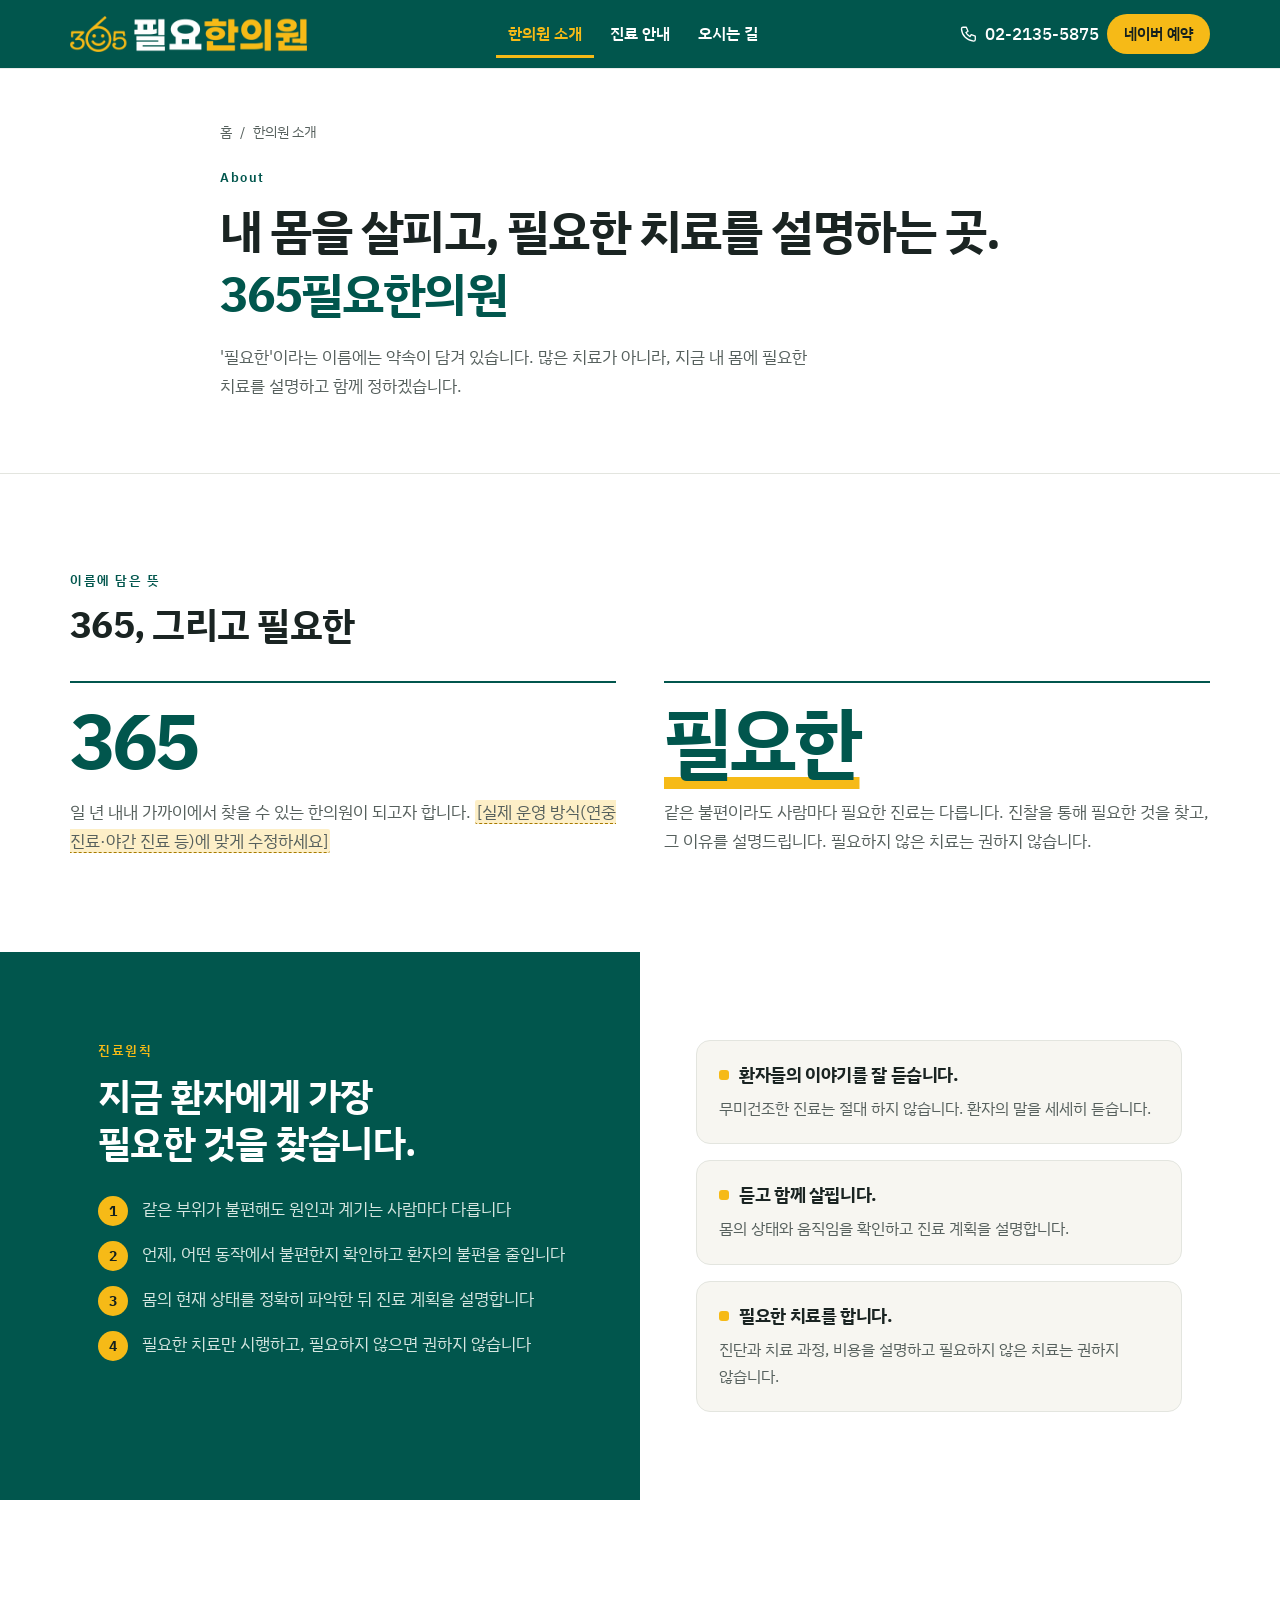
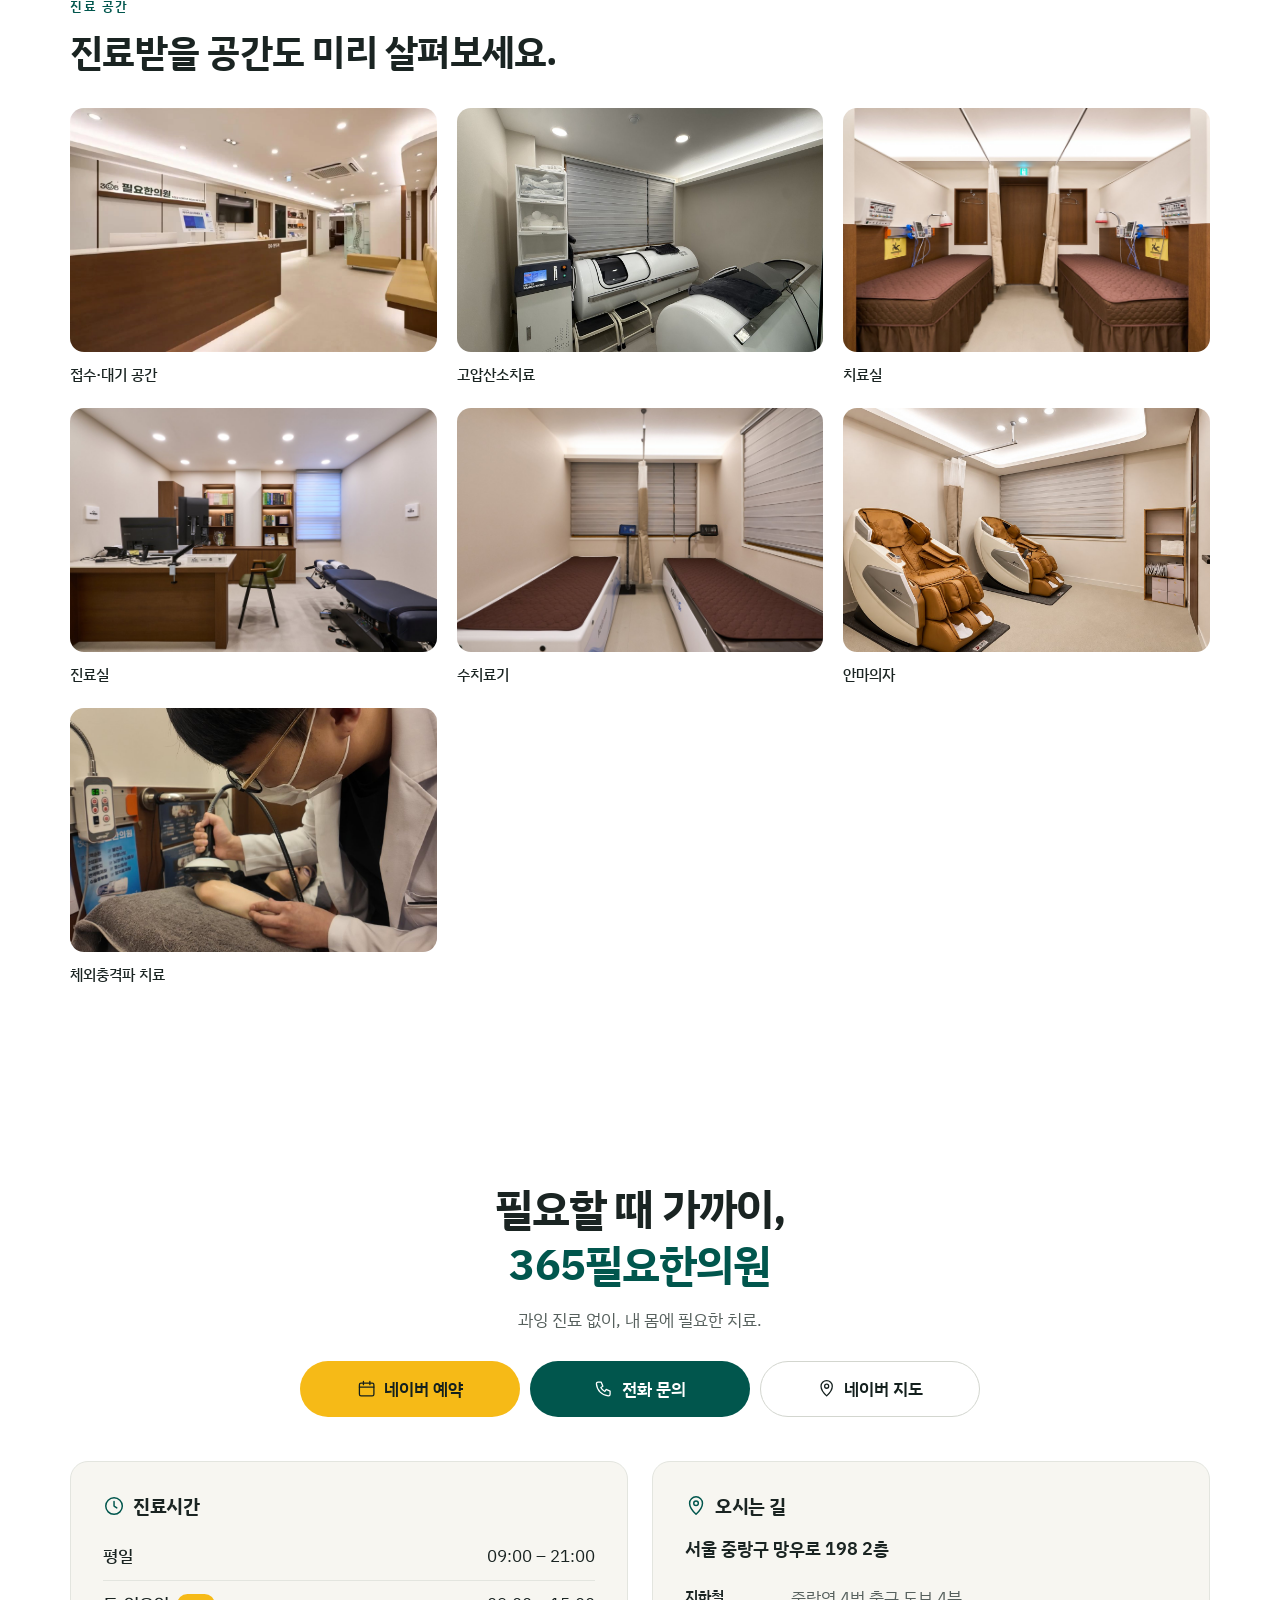
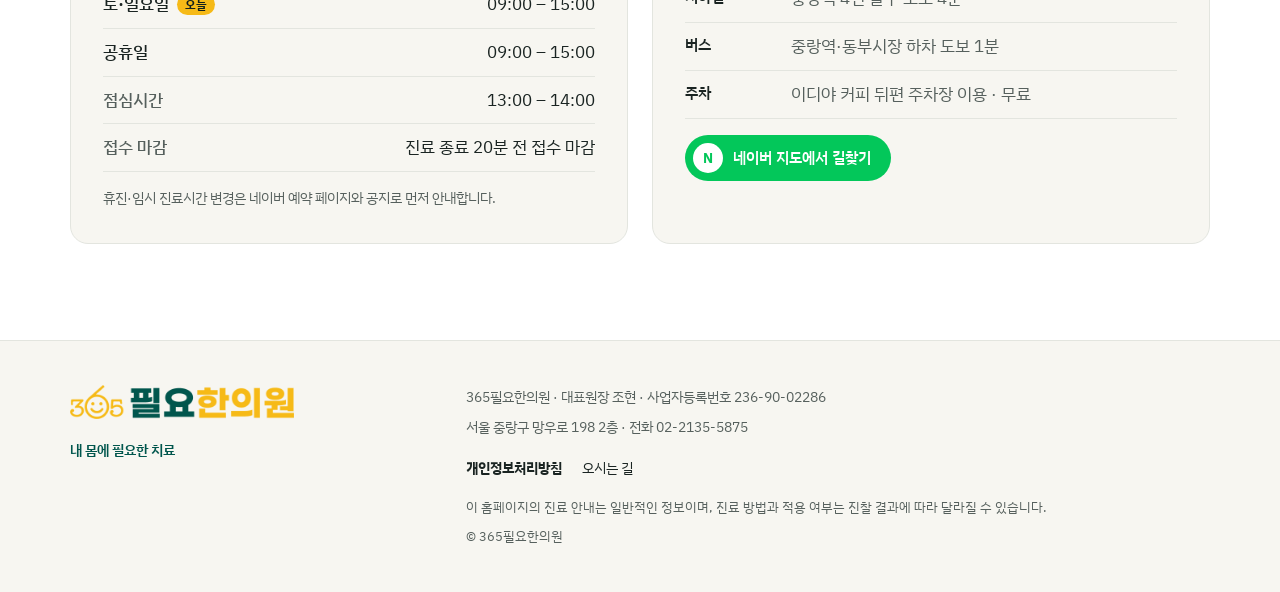
==== commit fc9c2643: "Add files via upload" ====
--- a/about.html
+++ b/about.html
@@ -5,13 +5,13 @@
 <meta name="viewport" content="width=device-width, initial-scale=1, viewport-fit=cover">
 <title>한의원 소개 | 365필요한의원</title>
 <meta name="description" content="365필요한의원 소개. 잘 듣고, 함께 살피고, 필요한 만큼만 하는 진료원칙과 의료진을 소개합니다.">
-<link rel="canonical" href="https://365needhani.github.io/about.html">
+<link rel="canonical" href="https://365needhani.com/about.html">
 <meta property="og:type" content="website">
 <meta property="og:site_name" content="365필요한의원">
 <meta property="og:title" content="한의원 소개 | 365필요한의원">
 <meta property="og:description" content="365필요한의원 소개. 잘 듣고, 함께 살피고, 필요한 만큼만 하는 진료원칙과 의료진을 소개합니다.">
-<meta property="og:url" content="https://365needhani.github.io/about.html">
-<meta property="og:image" content="https://365needhani.github.io/assets/img/og-image.jpg">
+<meta property="og:url" content="https://365needhani.com/about.html">
+<meta property="og:image" content="https://365needhani.com/assets/img/og-image.jpg">
 <meta property="og:locale" content="ko_KR">
 <meta name="theme-color" content="#01564D">
 
@@ -21,7 +21,7 @@
 <link rel="preconnect" href="https://fonts.gstatic.com" crossorigin>
 <link rel="stylesheet" href="https://fonts.googleapis.com/css2?family=IBM+Plex+Sans+KR:wght@400;500;600;700&display=swap">
 <link rel="stylesheet" href="assets/css/style.css">
-<script type="application/ld+json">{"@context":"https://schema.org","@type":"MedicalClinic","name":"365필요한의원","slogan":"내 몸에 필요한 치료","url":"https://365needhani.github.io","telephone":"02-2135-5875","logo":"https://365needhani.github.io/assets/img/logo.png","address":{"@type":"PostalAddress","streetAddress":"서울 중랑구 망우로 198 2층","addressCountry":"KR"},"medicalSpecialty":"Korean medicine","availableService":[{"@type":"MedicalTherapy","name":"교통사고진료"},{"@type":"MedicalTherapy","name":"체형교정추나"},{"@type":"MedicalTherapy","name":"체외충격파치료"},{"@type":"MedicalTherapy","name":"고압산소치료"},{"@type":"MedicalTherapy","name":"통증클리닉"},{"@type":"MedicalTherapy","name":"필요한 다이어트"},{"@type":"MedicalTherapy","name":"필요한 맞춤한약"},{"@type":"MedicalTherapy","name":"여성 클리닉"}]}</script>
+<script type="application/ld+json">{"@context":"https://schema.org","@type":"MedicalClinic","name":"365필요한의원","slogan":"내 몸에 필요한 치료","url":"https://365needhani.com","telephone":"02-2135-5875","logo":"https://365needhani.com/assets/img/logo.png","address":{"@type":"PostalAddress","streetAddress":"서울 중랑구 망우로 198 2층","addressCountry":"KR"},"medicalSpecialty":"Korean medicine","availableService":[{"@type":"MedicalTherapy","name":"교통사고진료"},{"@type":"MedicalTherapy","name":"체형교정추나"},{"@type":"MedicalTherapy","name":"체외충격파치료"},{"@type":"MedicalTherapy","name":"고압산소치료"},{"@type":"MedicalTherapy","name":"통증클리닉"},{"@type":"MedicalTherapy","name":"필요한 다이어트"},{"@type":"MedicalTherapy","name":"필요한 맞춤한약"},{"@type":"MedicalTherapy","name":"여성 클리닉"}]}</script>
 </head>
 <body>
 <a class="skip" href="#main">본문 바로가기</a>
@@ -158,7 +158,7 @@
     <div class="footer-info">
       <p>365필요한의원 · 대표원장 조현 · 사업자등록번호 236-90-02286</p>
       <p>서울 중랑구 망우로 198 2층 · 전화 02-2135-5875</p>
-      <p class="footer-links"><a href="fees.html">비급여 비용 안내</a><a href="privacy.html"><b>개인정보처리방침</b></a><a href="location.html">오시는 길</a></p>
+      <p class="footer-links"><a href="index.html"><b>개인정보처리방침</b></a><a href="location.html">오시는 길</a></p>
       <p class="footer-legal">이 홈페이지의 진료 안내는 일반적인 정보이며, 진료 방법과 적용 여부는 진찰 결과에 따라 달라질 수 있습니다.</p>
       <p class="footer-copy">© 365필요한의원</p>
     </div>
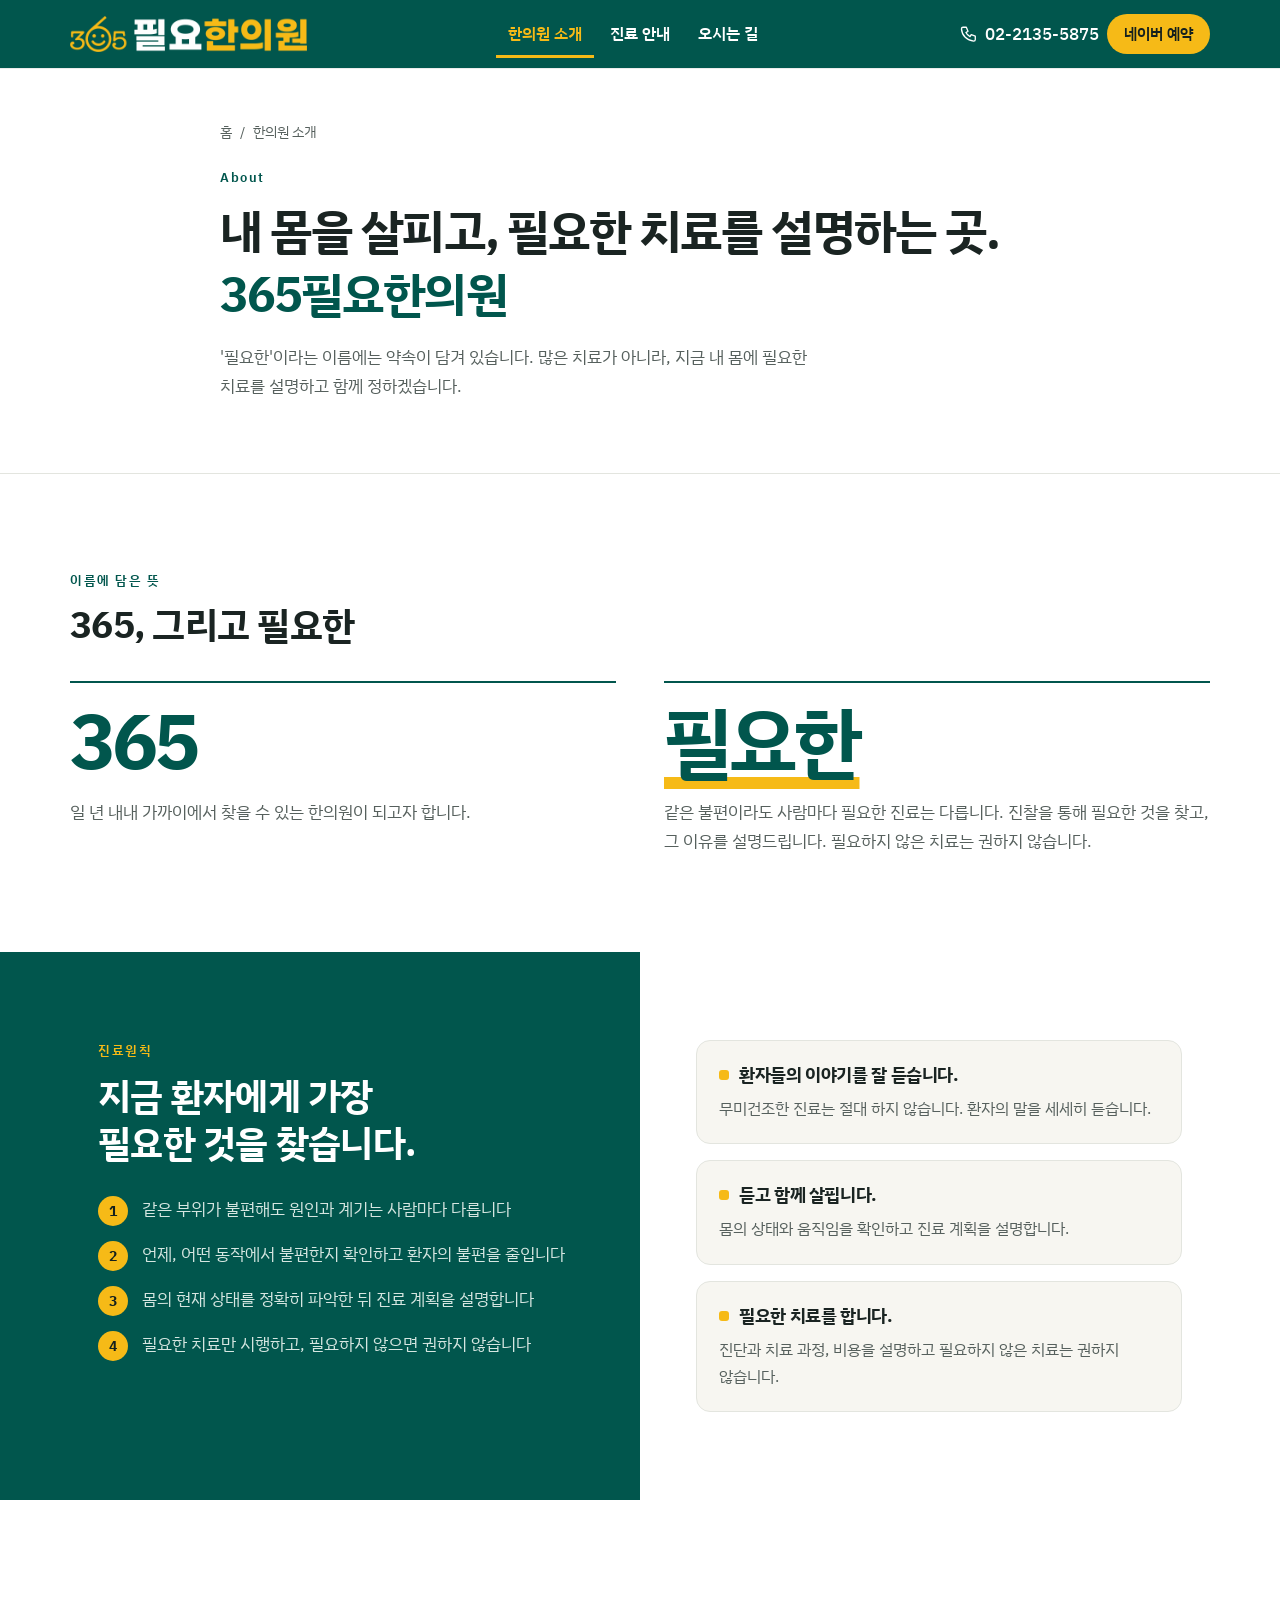
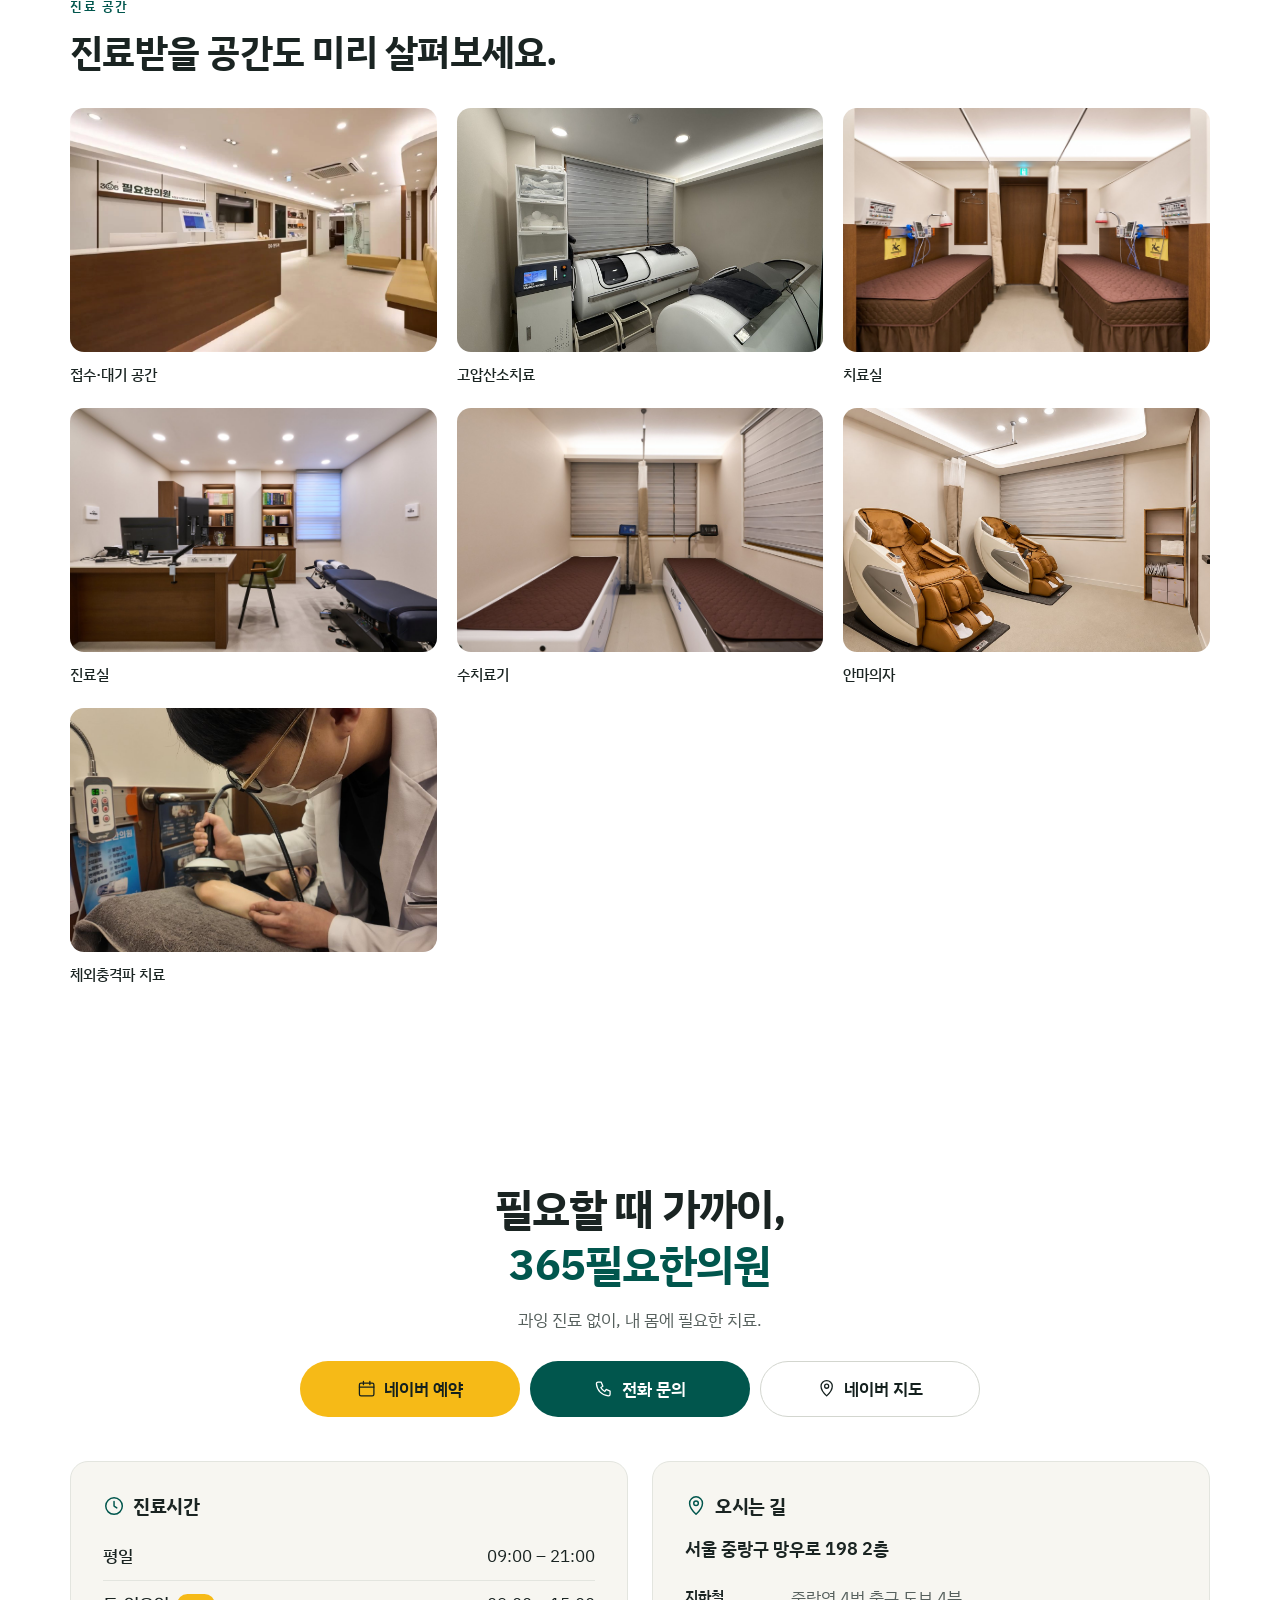
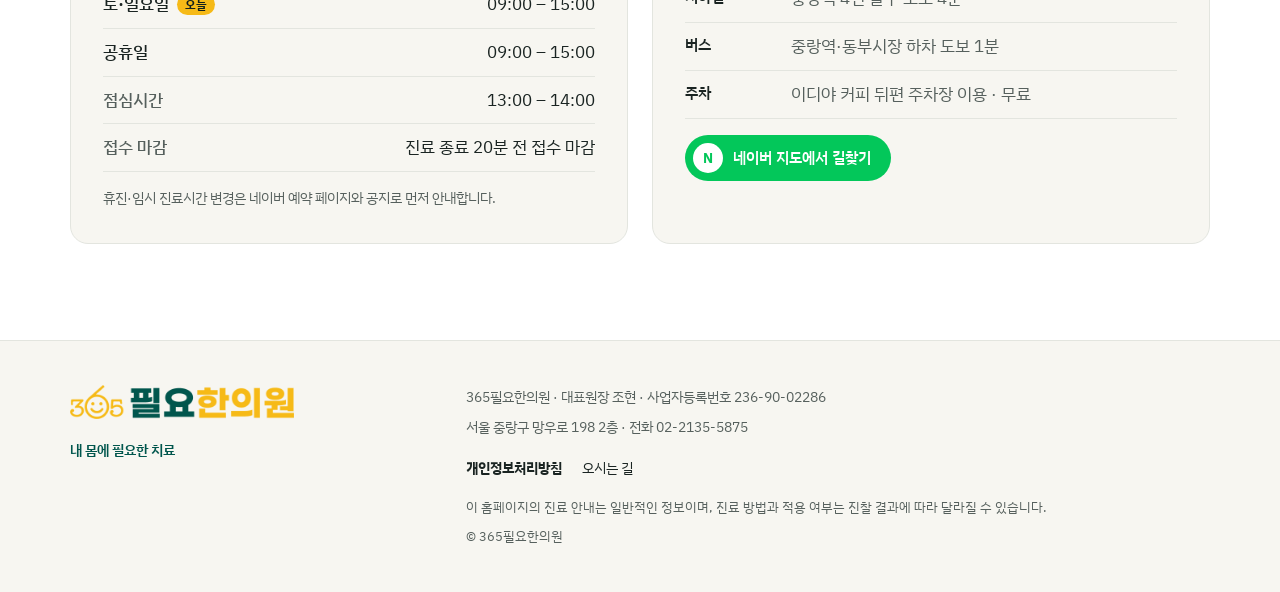
==== commit 6e112a63: "Add files via upload" ====
--- a/about.html
+++ b/about.html
@@ -73,7 +73,7 @@
   
 </div>
     <div class="about-name-grid">
-      <div><p class="big-num">365</p><p>일 년 내내 가까이에서 찾을 수 있는 한의원이 되고자 합니다. <span class="todo">[실제 운영 방식(연중 진료·야간 진료 등)에 맞게 수정하세요]</span></p></div>
+      <div><p class="big-num">365</p><p>일 년 내내 가까이에서 찾을 수 있는 한의원이 되고자 합니다.</p></div>
       <div><p class="big-word">필요한</p><p>같은 불편이라도 사람마다 필요한 진료는 다릅니다. 진찰을 통해 필요한 것을 찾고, 그 이유를 설명드립니다. 필요하지 않은 치료는 권하지 않습니다.</p></div>
     </div>
   </div>
@@ -170,6 +170,7 @@
   <a class="is-main" href="https://naver.me/GXFbSCK0" target="_blank" rel="noopener" data-track="reserve-mobile"><svg viewBox="0 0 24 24" fill="none" stroke="currentColor" stroke-width="1.6" stroke-linecap="round" stroke-linejoin="round" aria-hidden="true"><rect x="3" y="5" width="18" height="16" rx="2"/><path d="M3 10h18M8 3v4M16 3v4"/></svg>예약하기</a>
   <a href="https://naver.me/FLyvfNd8" target="_blank" rel="noopener" data-track="map-mobile"><svg viewBox="0 0 24 24" fill="none" stroke="currentColor" stroke-width="1.6" stroke-linecap="round" stroke-linejoin="round" aria-hidden="true"><path d="M12 21s7-6.5 7-12a7 7 0 0 0-14 0c0 5.5 7 12 7 12z"/><circle cx="12" cy="9" r="2.5"/></svg>오시는 길</a>
 </nav>
+
 <script src="assets/js/main.js" defer></script>
 </body>
 </html>
--- a/assets/css/style.css
+++ b/assets/css/style.css
@@ -413,6 +413,20 @@
 .lightbox::backdrop { background: rgba(0,40,35,.86); }
 .lightbox img { border-radius: 10px; max-height: 84vh; }
 .lightbox button { position: absolute; top: 8px; right: 8px; width: 44px; height: 44px; border-radius: 50%; border: 0; background: var(--white); font-size: 1.4rem; cursor: pointer; }
+
+/* ---------- 홈 안내 팝업 ---------- */
+.popup { position: fixed; inset: 0; z-index: 90; display: flex; align-items: center; justify-content: center; padding: 16px; background: rgba(0,20,18,.6); animation: popup-in .25s ease-out; }
+.popup[hidden] { display: none; }
+.popup-box { position: relative; width: min(92vw, 420px); max-height: calc(100vh - 32px); max-height: calc(100dvh - 32px); display: flex; flex-direction: column; background: var(--white); border-radius: var(--radius); overflow: hidden; box-shadow: 0 24px 60px rgba(0,0,0,.35); }
+.popup-img { display: block; min-height: 0; flex: 1 1 auto; overflow: hidden; background: #111; }
+.popup-img img { display: block; width: 100%; height: 100%; max-height: calc(100vh - 32px - 54px); max-height: calc(100dvh - 32px - 54px); object-fit: contain; }
+.popup-x { position: absolute; top: 8px; right: 8px; width: 38px; height: 38px; border: 0; border-radius: 50%; background: rgba(255,255,255,.92); color: var(--ink); font-size: 1.5rem; line-height: 1; cursor: pointer; }
+.popup-bar { display: grid; grid-template-columns: 1fr 1fr; border-top: 1px solid var(--line); }
+.popup-bar button { min-height: 54px; border: 0; background: var(--white); color: var(--muted); font: inherit; font-weight: 600; font-size: .96rem; cursor: pointer; }
+.popup-bar button + button { border-left: 1px solid var(--line); }
+.popup-bar button.is-main { color: var(--ink); background: var(--paper); }
+.popup-bar button:hover { background: var(--yellow); color: var(--ink); }
+@keyframes popup-in { from { opacity: 0; } to { opacity: 1; } }
 
 @media (prefers-reduced-motion: reduce) { html { scroll-behavior: auto; } *, *::before, *::after { transition: none !important; animation: none !important; } }
 
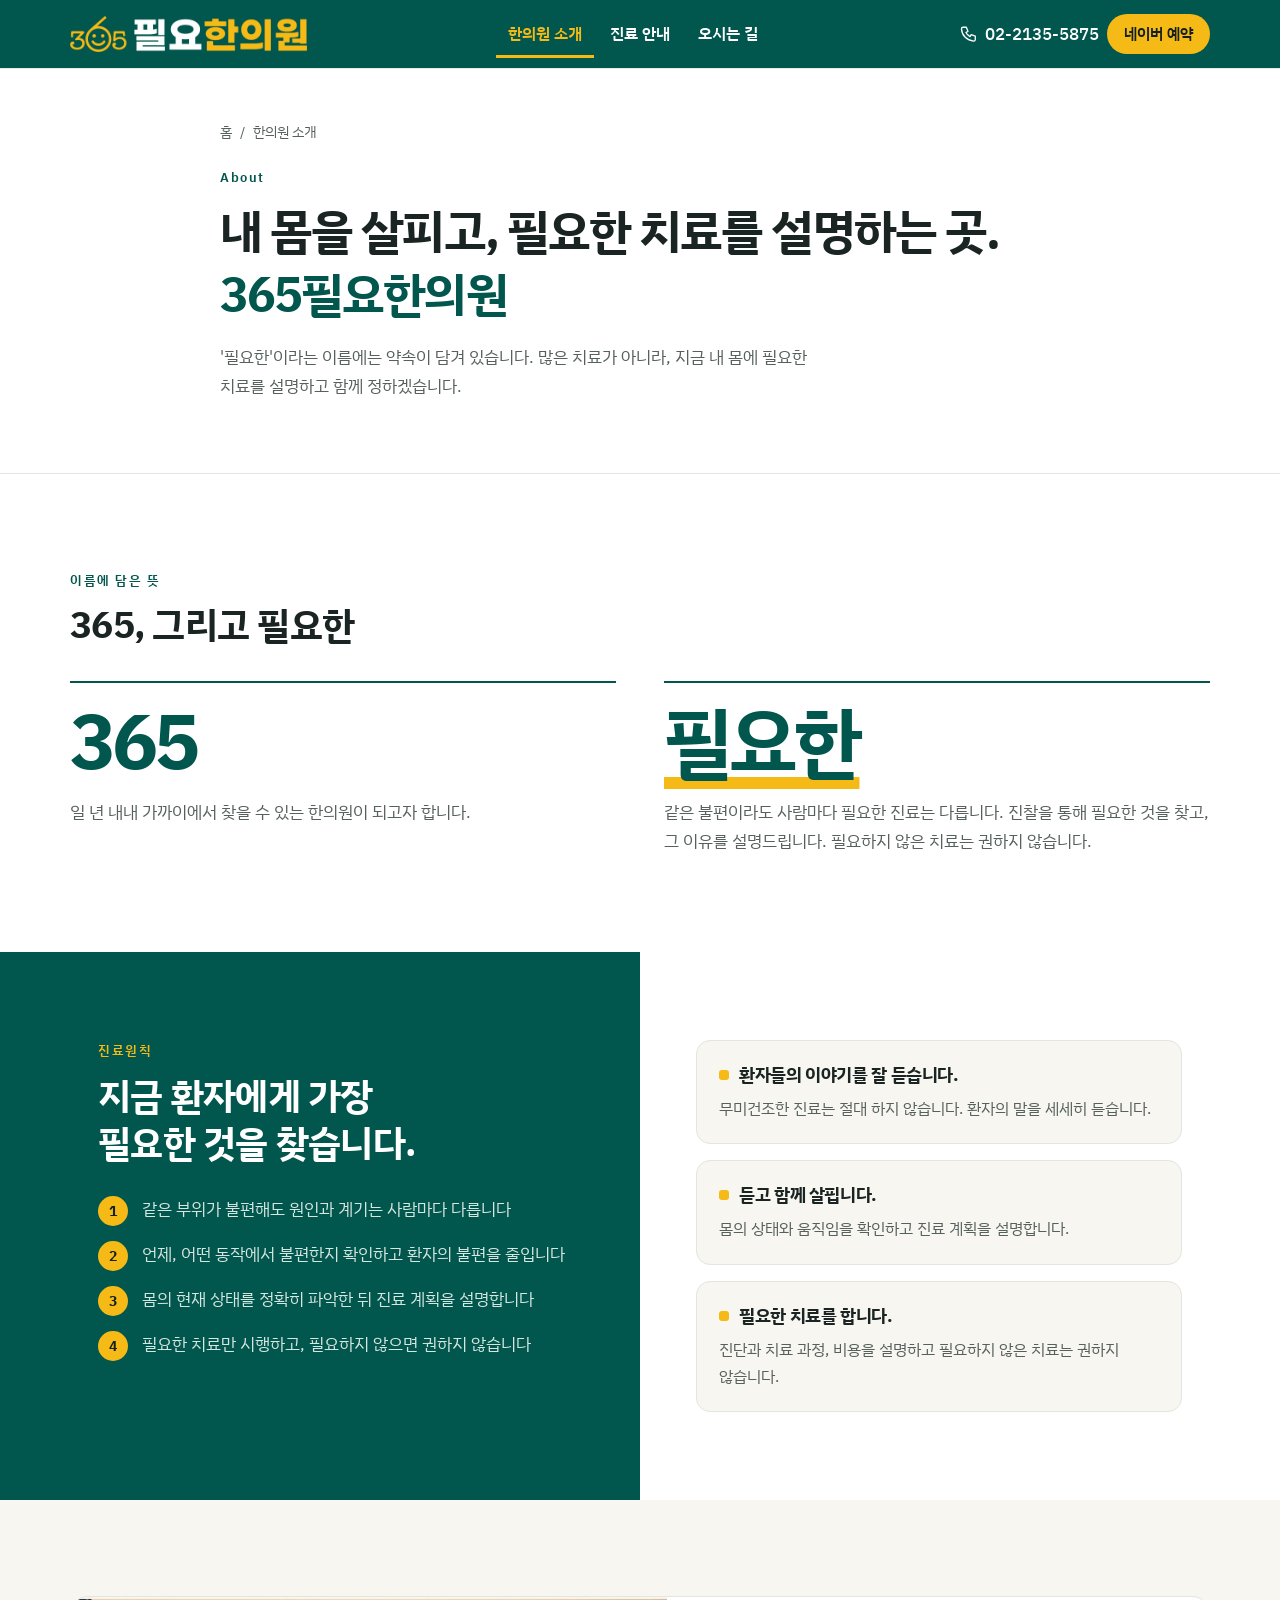
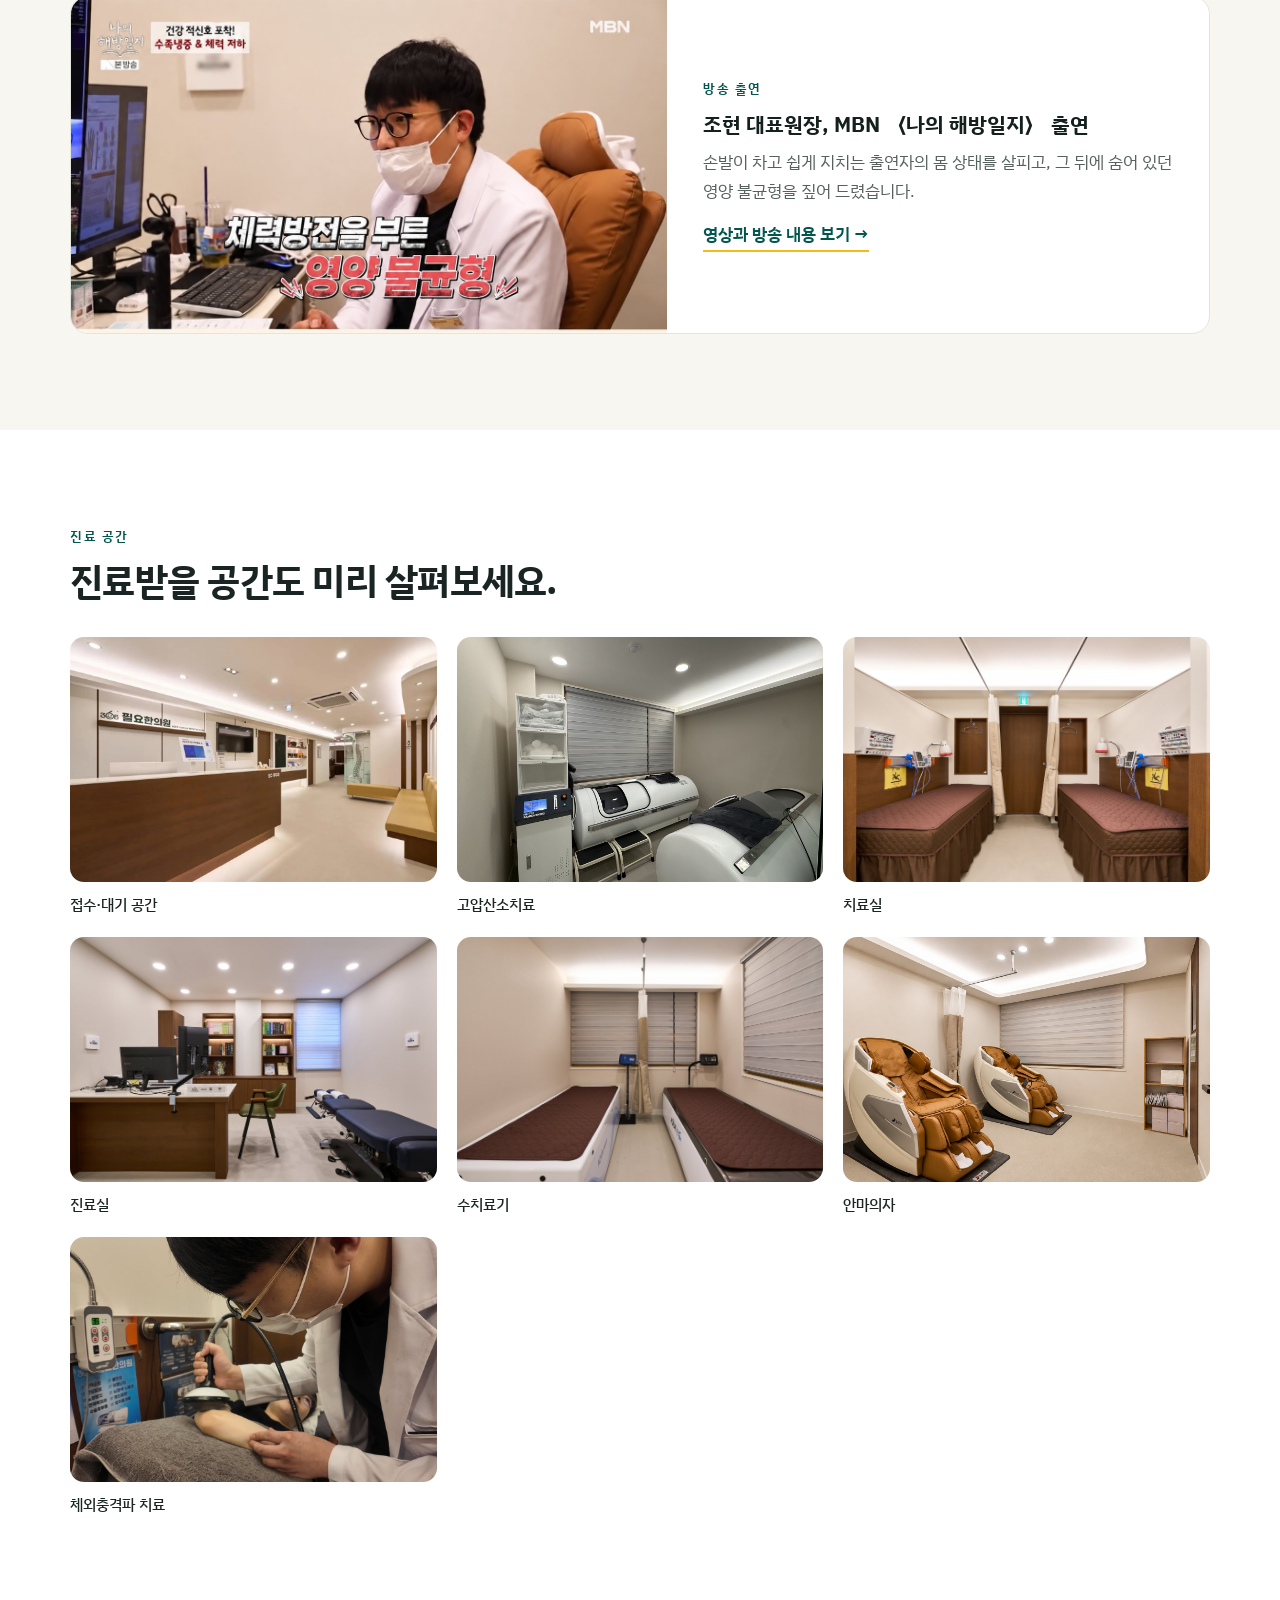
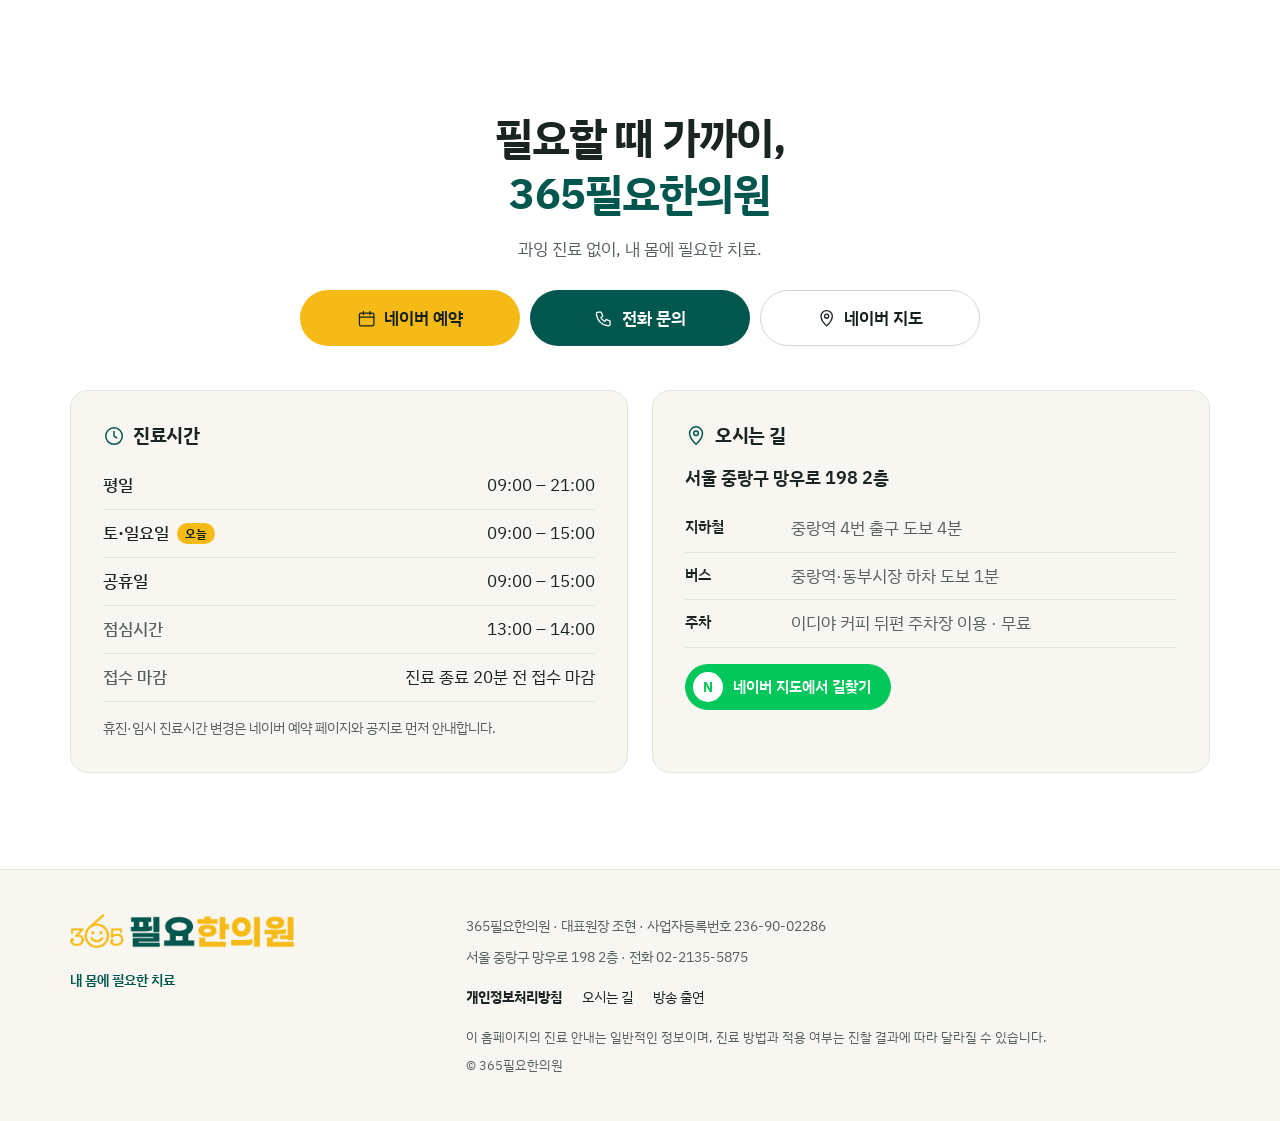
==== commit 78fd72d9: "Add files via upload" ====
--- a/about.html
+++ b/about.html
@@ -96,6 +96,22 @@
   </div>
 </section>
 
+
+
+<section class="sec" aria-labelledby="media-card-title">
+  <div class="wrap">
+    <a class="media-card" href="media.html">
+      <span class="media-card-img"><img src="assets/img/media-mbn-poster.jpg" alt=""></span>
+      <span class="media-card-body">
+        <span class="eyebrow">방송 출연</span>
+        <span class="media-card-title" id="media-card-title">조현 대표원장,
+MBN 〈나의 해방일지〉 출연</span>
+        <span class="media-card-copy">손발이 차고 쉽게 지치는 출연자의 몸 상태를 살피고, 그 뒤에 숨어 있던 영양 불균형을 짚어 드렸습니다.</span>
+        <span class="text-link">영상과 방송 내용 보기</span>
+      </span>
+    </a>
+  </div>
+</section>
 <section class="sec sec-white" aria-labelledby="s-title">
   <div class="wrap">
     
@@ -158,7 +174,7 @@
     <div class="footer-info">
       <p>365필요한의원 · 대표원장 조현 · 사업자등록번호 236-90-02286</p>
       <p>서울 중랑구 망우로 198 2층 · 전화 02-2135-5875</p>
-      <p class="footer-links"><a href="index.html"><b>개인정보처리방침</b></a><a href="location.html">오시는 길</a></p>
+      <p class="footer-links"><a href="index.html"><b>개인정보처리방침</b></a><a href="location.html">오시는 길</a><a href="media.html">방송 출연</a></p>
       <p class="footer-legal">이 홈페이지의 진료 안내는 일반적인 정보이며, 진료 방법과 적용 여부는 진찰 결과에 따라 달라질 수 있습니다.</p>
       <p class="footer-copy">© 365필요한의원</p>
     </div>
--- a/assets/css/style.css
+++ b/assets/css/style.css
@@ -418,15 +418,57 @@
 .popup { position: fixed; inset: 0; z-index: 90; display: flex; align-items: center; justify-content: center; padding: 16px; background: rgba(0,20,18,.6); animation: popup-in .25s ease-out; }
 .popup[hidden] { display: none; }
 .popup-box { position: relative; width: min(92vw, 420px); max-height: calc(100vh - 32px); max-height: calc(100dvh - 32px); display: flex; flex-direction: column; background: var(--white); border-radius: var(--radius); overflow: hidden; box-shadow: 0 24px 60px rgba(0,0,0,.35); }
-.popup-img { display: block; min-height: 0; flex: 1 1 auto; overflow: hidden; background: #111; }
-.popup-img img { display: block; width: 100%; height: 100%; max-height: calc(100vh - 32px - 54px); max-height: calc(100dvh - 32px - 54px); object-fit: contain; }
-.popup-x { position: absolute; top: 8px; right: 8px; width: 38px; height: 38px; border: 0; border-radius: 50%; background: rgba(255,255,255,.92); color: var(--ink); font-size: 1.5rem; line-height: 1; cursor: pointer; }
+.popup-slides { position: relative; min-height: 0; flex: 1 1 auto; background: #111; aspect-ratio: 1 / 1; max-height: calc(100vh - 32px - 54px); max-height: calc(100dvh - 32px - 54px); }
+.popup-img { display: block; width: 100%; height: 100%; }
+.has-slides .popup-img { position: absolute; inset: 0; opacity: 0; transition: opacity .5s; pointer-events: none; }
+.has-slides .popup-img.is-on { opacity: 1; pointer-events: auto; }
+.popup-img img { display: block; width: 100%; height: 100%; object-fit: contain; }
+.popup-arrow { position: absolute; top: 50%; transform: translateY(-50%); width: 40px; height: 40px; border: 0; border-radius: 50%; background: rgba(255,255,255,.88); color: var(--ink); cursor: pointer; display: inline-flex; align-items: center; justify-content: center; z-index: 2; }
+.popup-arrow svg { width: 20px; height: 20px; }
+.popup-arrow.is-prev { left: 8px; } .popup-arrow.is-prev svg { transform: rotate(180deg); }
+.popup-arrow.is-next { right: 8px; }
+.popup-dots { position: absolute; left: 0; right: 0; bottom: 10px; display: flex; justify-content: center; gap: 6px; margin: 0; padding: 0; list-style: none; z-index: 2; }
+.popup-dots li { width: 8px; height: 8px; border-radius: 50%; background: rgba(255,255,255,.6); box-shadow: 0 0 0 1px rgba(0,0,0,.25); }
+.popup-dots li.is-on { background: var(--yellow); }
+.popup-x { position: absolute; top: 8px; right: 8px; z-index: 3; width: 38px; height: 38px; border: 0; border-radius: 50%; background: rgba(255,255,255,.92); color: var(--ink); font-size: 1.5rem; line-height: 1; cursor: pointer; }
 .popup-bar { display: grid; grid-template-columns: 1fr 1fr; border-top: 1px solid var(--line); }
 .popup-bar button { min-height: 54px; border: 0; background: var(--white); color: var(--muted); font: inherit; font-weight: 600; font-size: .96rem; cursor: pointer; }
 .popup-bar button + button { border-left: 1px solid var(--line); }
 .popup-bar button.is-main { color: var(--ink); background: var(--paper); }
 .popup-bar button:hover { background: var(--yellow); color: var(--ink); }
 @keyframes popup-in { from { opacity: 0; } to { opacity: 1; } }
+
+/* ---------- 방송 출연 페이지 ---------- */
+.media-sec { padding-top: 0; }
+.media-video { margin: 0; }
+.media-video video, .media-video img { display: block; width: 100%; aspect-ratio: 16 / 9; object-fit: cover; border-radius: var(--radius); background: #111; }
+.media-video.is-pending { position: relative; }
+.media-video.is-pending img { filter: brightness(.6); }
+.media-pending { position: absolute; left: 50%; top: calc(50% - 14px); transform: translate(-50%, -50%); display: inline-flex; align-items: center; gap: 8px; padding: 10px 18px; border-radius: 999px; background: rgba(255,255,255,.94); color: var(--ink); font-weight: 600; font-size: .95rem; white-space: nowrap; }
+.media-pending svg { width: 22px; height: 22px; color: var(--green); }
+.media-video figcaption { margin-top: 10px; font-size: .9rem; color: var(--muted); }
+.media-facts { display: grid; grid-template-columns: repeat(2, minmax(0, 1fr)); gap: 12px; margin: 28px 0 0; }
+@media (min-width: 900px) { .media-facts { grid-template-columns: repeat(4, minmax(0, 1fr)); gap: 16px; } }
+.media-facts div { background: var(--paper); border: 1px solid var(--line); border-radius: var(--radius); padding: 14px 16px; }
+.media-facts dt { font-size: .82rem; color: var(--muted); margin-bottom: 4px; }
+.media-facts dd { margin: 0; font-weight: 600; overflow-wrap: anywhere; }
+.media-body { display: grid; gap: 14px; font-size: 1.06rem; line-height: 1.85; }
+.media-body p { color: var(--text); }
+.media-related { margin-top: 28px; }
+.media-related .hero-tags { margin-top: 10px; }
+.media-note { margin-top: 24px; color: var(--muted); }
+
+/* 소개 페이지의 방송 출연 카드 */
+.media-card { display: grid; gap: 0; background: var(--white); border: 1px solid var(--line); border-radius: calc(var(--radius) + 4px); overflow: hidden; text-decoration: none; color: inherit; transition: border-color .15s, transform .15s, box-shadow .15s; }
+.media-card:hover { border-color: var(--green); transform: translateY(-2px); box-shadow: 0 10px 30px rgba(0,0,0,.08); }
+@media (min-width: 900px) { .media-card { grid-template-columns: 1.1fr 1fr; } }
+.media-card-img img { display: block; width: 100%; height: 100%; aspect-ratio: 16 / 9; object-fit: cover; }
+.media-card-body { display: grid; gap: 10px; align-content: center; padding: 24px; }
+@media (min-width: 900px) { .media-card-body { padding: 32px 36px; } }
+.media-card-body .eyebrow { margin: 0; }
+.media-card-title { font-size: 1.3rem; font-weight: 700; line-height: 1.35; color: var(--ink); }
+.media-card-copy { color: var(--muted); }
+.media-card-body .text-link { justify-self: start; margin-top: 4px; }
 
 @media (prefers-reduced-motion: reduce) { html { scroll-behavior: auto; } *, *::before, *::after { transition: none !important; animation: none !important; } }
 
